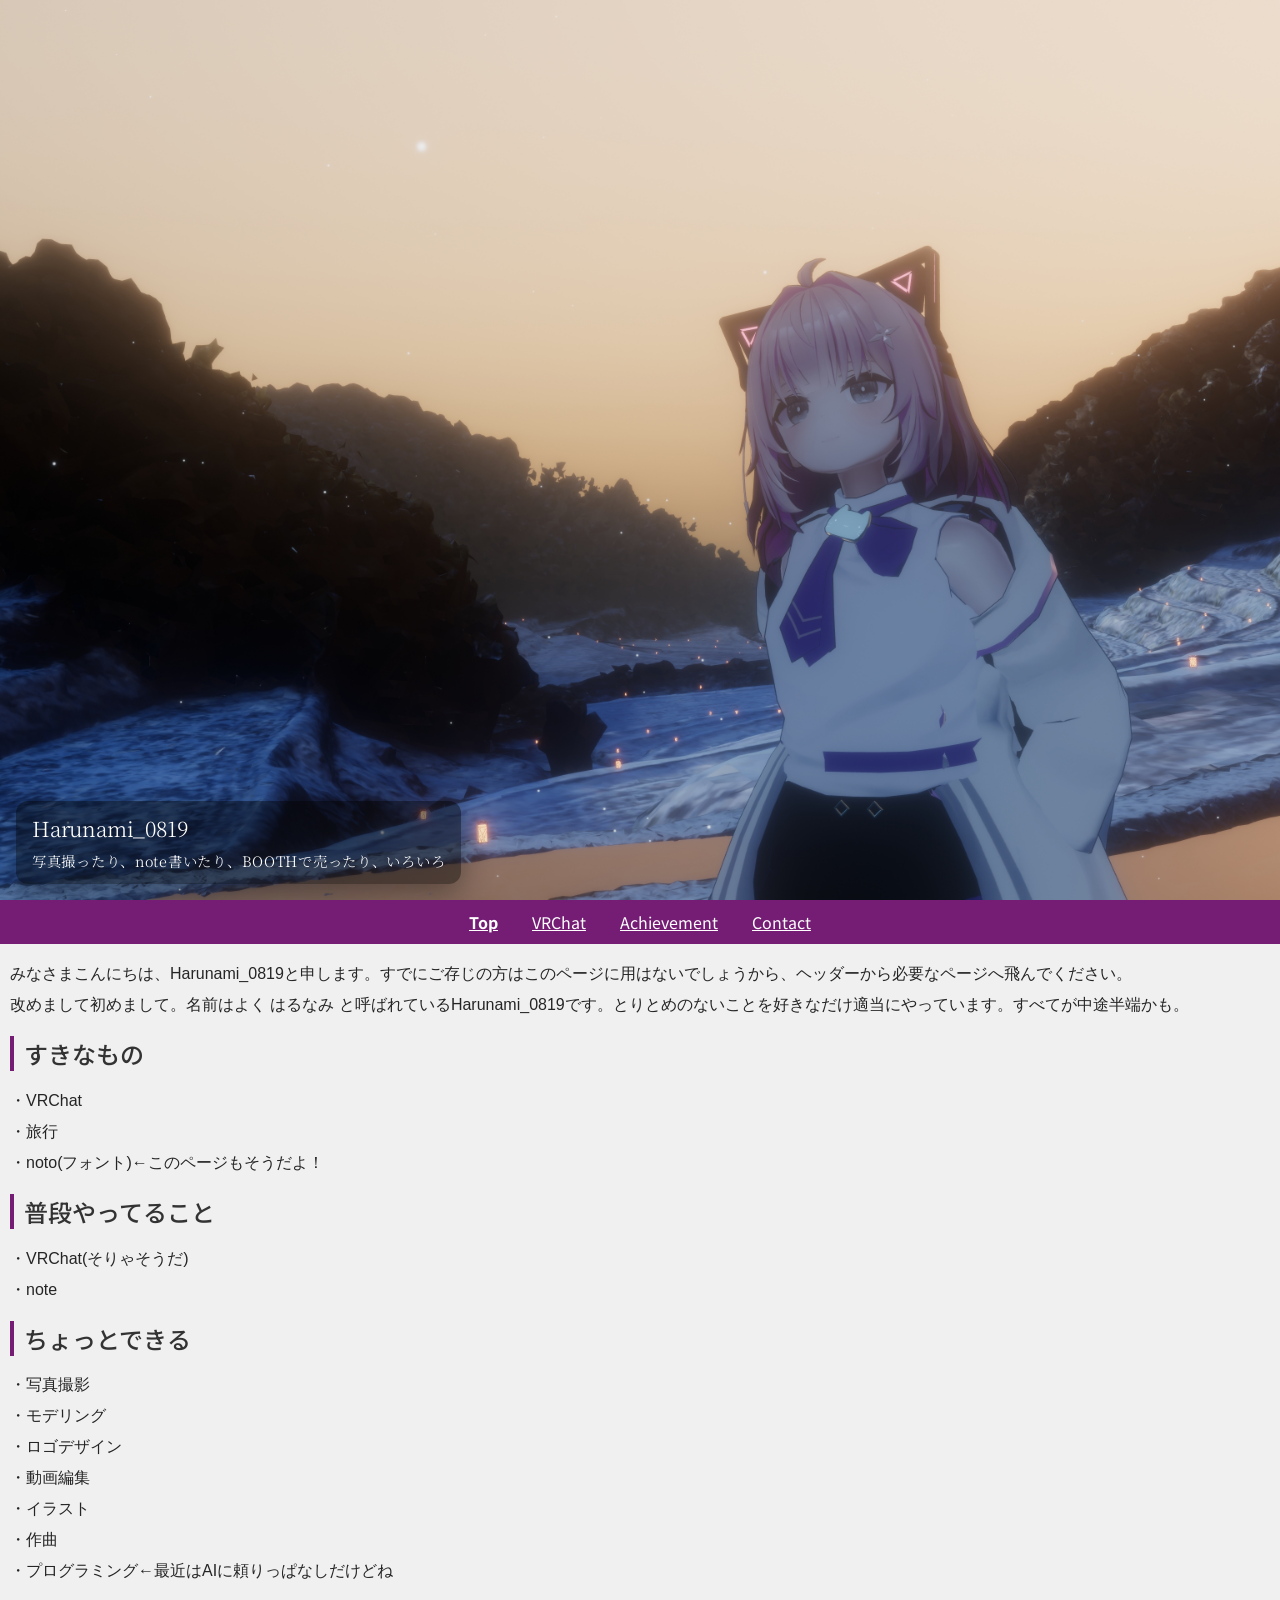
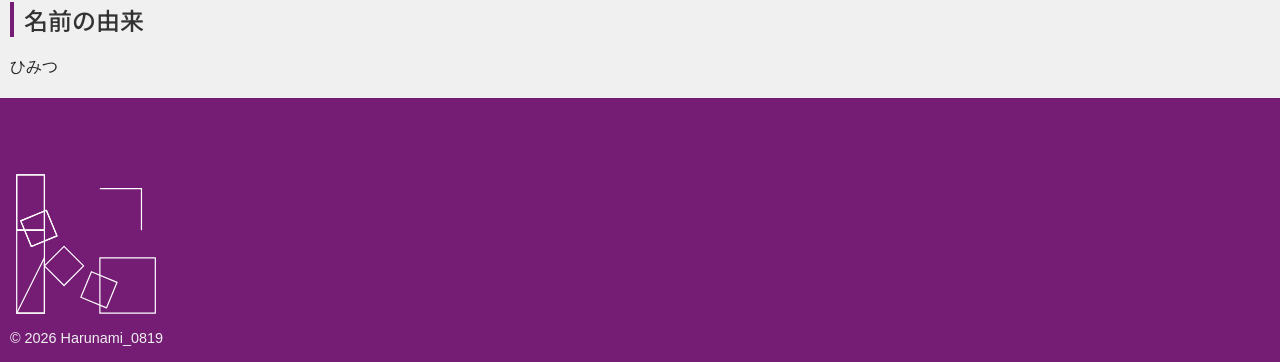
==== index.html @ 8deec0e3 "Update index.html" ====
<!DOCTYPE html>
<html lang="ja">
<head>
  <link rel="icon" type="image/png" sizes="16x16" href="favicon-16.png">
  <link rel="icon" type="image/png" sizes="32x32" href="favicon-32.png">
  <link rel="apple-touch-icon" sizes="180x180" href="apple-touch-icon.png">
  <link rel="icon" type="image/png" sizes="512x512" href="icon-512.png">
  <meta charset="UTF-8">
  <meta name="viewport" content="width=device-width, initial-scale=1.0">
  <title>Harunami_0819 トップ</title>
  <link rel="stylesheet" href="Harunami_style.css">
</head>
<body>
  <section class="hero">
    <img src="VRChat_2026-04-05_20-53-42.996_3840x2160.jpg" alt="Harunami_0819" class="hero-image">
    <div class="hero-text">
      <strong>Harunami_0819</strong>
      写真撮ったり、note書いたり、BOOTHで売ったり、いろいろ
    </div>
  </section>
  <nav>
    <ul>
      <li><a href="index.html" class="active">Top</a></li>
      <li><a href="vrchat.html">VRChat</a></li>
      <li><a href="achievements.html">Achievement</a></li>
      <li><a href="contact.html">Contact</a></li>
    </ul>
  </nav>
  <main>
    <!-- <h1>Harunami_0819</h1> -->
    <!--<center><p>写真撮ったり、note書いたり、BOOTHで売ったり、いろいろ</p></center><hr>
    --><p>みなさまこんにちは、Harunami_0819と申します。すでにご存じの方はこのページに用はないでしょうから、ヘッダーから必要なページへ飛んでください。</p>
    <p>改めまして初めまして。名前はよく はるなみ と呼ばれているHarunami_0819です。とりとめのないことを好きなだけ適当にやっています。すべてが中途半端かも。</p>
    
    <h2>すきなもの</h2>
    <p>・VRChat</p>
    <p>・旅行</p>
    <p>・noto(フォント)←このページもそうだよ！</p>

    <h2>普段やってること</h2>
    <p>・VRChat(そりゃそうだ)</p>
    <p>・note</p>

    <h2>ちょっとできる</h2>
    <p>・写真撮影</p>
    <p>・モデリング</p>
    <p>・ロゴデザイン</p>
    <p>・動画編集</p>
    <p>・イラスト</p>
    <p>・作曲</p>
    <p>・プログラミング←最近はAIに頼りっぱなしだけどね</p>

    <h2>名前の由来</h2>
    <p>ひみつ</p>
  </main>

  <footer>
    <div class="footer-content">
      <a href="copy.html" class="footer-copy-link">
        <img class="footer-copy" src="copy.png" alt="copy">
      </a><br>
      <a href="index.html" class="footer-logo-link">
        <img class="footer-logo" src="white logo.svg" alt="Harunami_0819 Logo">
      </a>
      <p class="copyright">© 2026 Harunami_0819</p>
    </div>
  </footer>

  <script>
    const heroImages = [
      'VRChat_2026-04-05_20-53-42.996_3840x2160.jpg',
      'VRChat_2026-03-21_02-52-17.172_3840x2160.jpg',
      'VRChat_2026-03-08_23-12-04.899_3840x2160.jpg',
      'VRChat_2025-07-26_23-16-27.078_3840x2160.jpg'
    ];
    const heroImg = document.querySelector('.hero-image');
    let heroIndex = 0;

    const fadeDuration = 1000;

    setInterval(() => {
      heroImg.classList.add('fade-out');
      setTimeout(() => {
        heroIndex = (heroIndex + 1) % heroImages.length;
        heroImg.src = heroImages[heroIndex];
        heroImg.classList.remove('fade-out');
      }, fadeDuration);
    }, 5000);
  </script>
</body>
</html>
---- Harunami_style.css ----
@import url('https://fonts.googleapis.com/css2?family=Noto+Sans+JP:wght@300;400;500&family=Noto+Serif+JP:wght@300&display=swap');

body {
  font-family: 'Noto Sans JP', sans-serif;
  background-color: #f0f0f0;
  text-align: left;
  padding: 0;
  margin: 0;
  min-height: 100vh;
  display: flex;
  flex-direction: column;
}

main {
  flex: 1;
  padding: 10px;
}

.hero {
  width: 100%;
  height: 100vh;
  overflow: hidden;
  position: relative;
}

.hero-image {
  width: 100%;
  height: 100%;
  object-fit: cover;
  display: block;
  opacity: 1;
  transition: opacity 1s ease;
}

.hero-image.fade-out {
  opacity: 0;
}

/* Mobile-first styles - larger for mobile */
.hero-text {
  position: absolute;
  left: 24px;
  bottom: 24px;
  color: #ffffff;
  background: rgba(0, 0, 0, 0.45);
  padding: 16px 20px;
  border-radius: 12px;
  max-width: calc(100% - 48px);
  font-family: 'Noto Serif JP', serif;
  font-weight: 300;
  font-size: 1.05rem;
  line-height: 1.5;
  letter-spacing: 0.05em;
  box-shadow: 0 10px 30px rgba(0, 0, 0, 0.35);
}

.hero-text strong {
  display: block;
  font-size: 1.6rem;
  margin-bottom: 8px;
  font-weight: 300;
  letter-spacing: -0.01em;
}

nav li {
  display: inline;
  margin: 0 15px;
}

nav {
  padding: 10px;
}

/* Desktop and up - smaller for larger screens */
@media (min-width: 1024px) {
  .hero-text {
    left: 16px;
    bottom: 16px;
    padding: 12px 16px;
    font-size: 0.9rem;
    max-width: calc(100% - 32px);
  }

  .hero-text strong {
    font-size: 1.3rem;
    margin-bottom: 6px;
  }

  nav li {
    margin: 0 10px;
  }

  nav {
    padding: 8px;
  }
}

.img_normal {
  max-width: min(100%, 800px);
  height: auto;
}

h1 {
  color: #333;
  text-align: center;
  font-family: 'Noto Sans JP', sans-serif;
  font-weight: 500;
}

h2 {
  color: #333;
  font-family: 'Noto Sans JP', sans-serif;
  font-weight: 500;
  border-left: 4px solid #751c75;
  padding-left: 10px;
}

h3 {
  color: #333;
  font-family: 'Noto Sans JP medium', sans-serif;
  font-weight: 500;
  margin: 0;
}

p {
  color: #252525;
  font-family: 'Noto Sans JP medium', sans-serif;
  margin: 10px 0;
}

nav {
  position: sticky;
  top: 0;
  /*width: 100%;*/
  z-index: 1000;
  margin: 0;
  padding: 0;
  list-style: none;
  background-color: #751c75;
  padding: 10px;
  text-align: center;
  margin-bottom: 0;
}

nav ul {
  list-style: none;
  margin: 0;
  padding: 0;
}

nav li {
  display: inline;
  margin: 0 15px;
}

nav a {
  color: #ffffff;
  text-decoration: underline;
}

nav a:hover {
  text-decoration: underline;
}

nav .active {
  font-weight: bold;
}

footer {
  background-color: #751c75;
  color: #ffffff;
  text-align: left;
  padding: 16px 10px;
  margin: 0;
}

footer .footer-content {
  max-width: 960px;
  margin: 0;
}

footer a {
  color: #ffffff;
  text-decoration: none;
  font-weight: 300;
  display: inline-block;
}

footer a:hover {
  color: #e0e0e0;
  text-decoration: none;
}

footer .footer-logo {
  height: 150px;
  width: auto;
  display: block;
}

footer .footer-copy {
  height: 50px;
  width: auto;
  display: block;
}

footer .copyright {
  font-family: 'Noto Sans JP light', sans-serif;
  margin: 6px 0 0;
  color: #f0f0f0;
  font-size: 0.9rem;
}

hr {
  margin: 30px 0;
  border: none;
  border-top: 2px solid #751c75;
}

.favorite-list {
  margin: 0 0 20px 1.2rem;
  padding: 0;
}

.favorite-list li {
  margin: 6px 0;
}

.favorite-list li::marker {
  font-size: 0.5em;
}

/* =========================
   グリッドレイアウト
========================= */

.container {
  display: grid;
  gap: 20px;

  grid-template-columns:
    repeat(auto-fit, minmax(300px, 1fr));

  max-width: 6000px;
  /*margin: 10px auto 10px 0;中央ぞろえ用*/
  margin: 10px auto;
  padding: 10px;
}

.container--Avatar {
  display: grid;
  gap: 20px;
  grid-template-columns:
    repeat(auto-fit, minmax(200px, 300px));

  margin: 10px auto;
  justify-content: center;
}
/* カード */

.box {
  margin-right: 0px;
  background: #2b2929;
}

.grid_item {
  box-shadow: 5px 5px 5px rgba(117, 28, 117, 0.25);
  min-width: 0;
}

.grid_item--Avatar {
  max-width: 300px;
}

/* =========================
   カード全体リンク
========================= */

.card-link {
  display: block;

  text-decoration: none;
  color: inherit;

  transition: 0.3s;
}

.card-link:visited {
  color: inherit;
}

.card-link:hover {
  text-decoration: none;
  color: inherit;

  transform: translateY(-5px);
}

.card-link:active {
  color: inherit;
}

.card-link:focus {
  color: inherit;
  text-decoration: none;
}

/* hover影 */

.card-link:hover .grid_item {
  box-shadow: 15px 15px 10px rgba(0, 0, 0, 0.15);
}

/* =========================
   画像
========================= */

.img {
  width: auto;
  height: 200px;
  overflow: hidden;
}

.img img {
  width: 100%;
  height: 100%;
  object-fit: cover;
}

.img--Avatar {
  aspect-ratio: 1 / 1;
  height: auto;
  max-width: 300px;
}

/* =========================
   テキスト
========================= */

.text {
  min-width: 0;
  padding: 10px;
}

.text--Avatar {
  max-width: 300px;
}


  padding: 10px;
}

.text--Avatar {
  max-width: 300px;
}
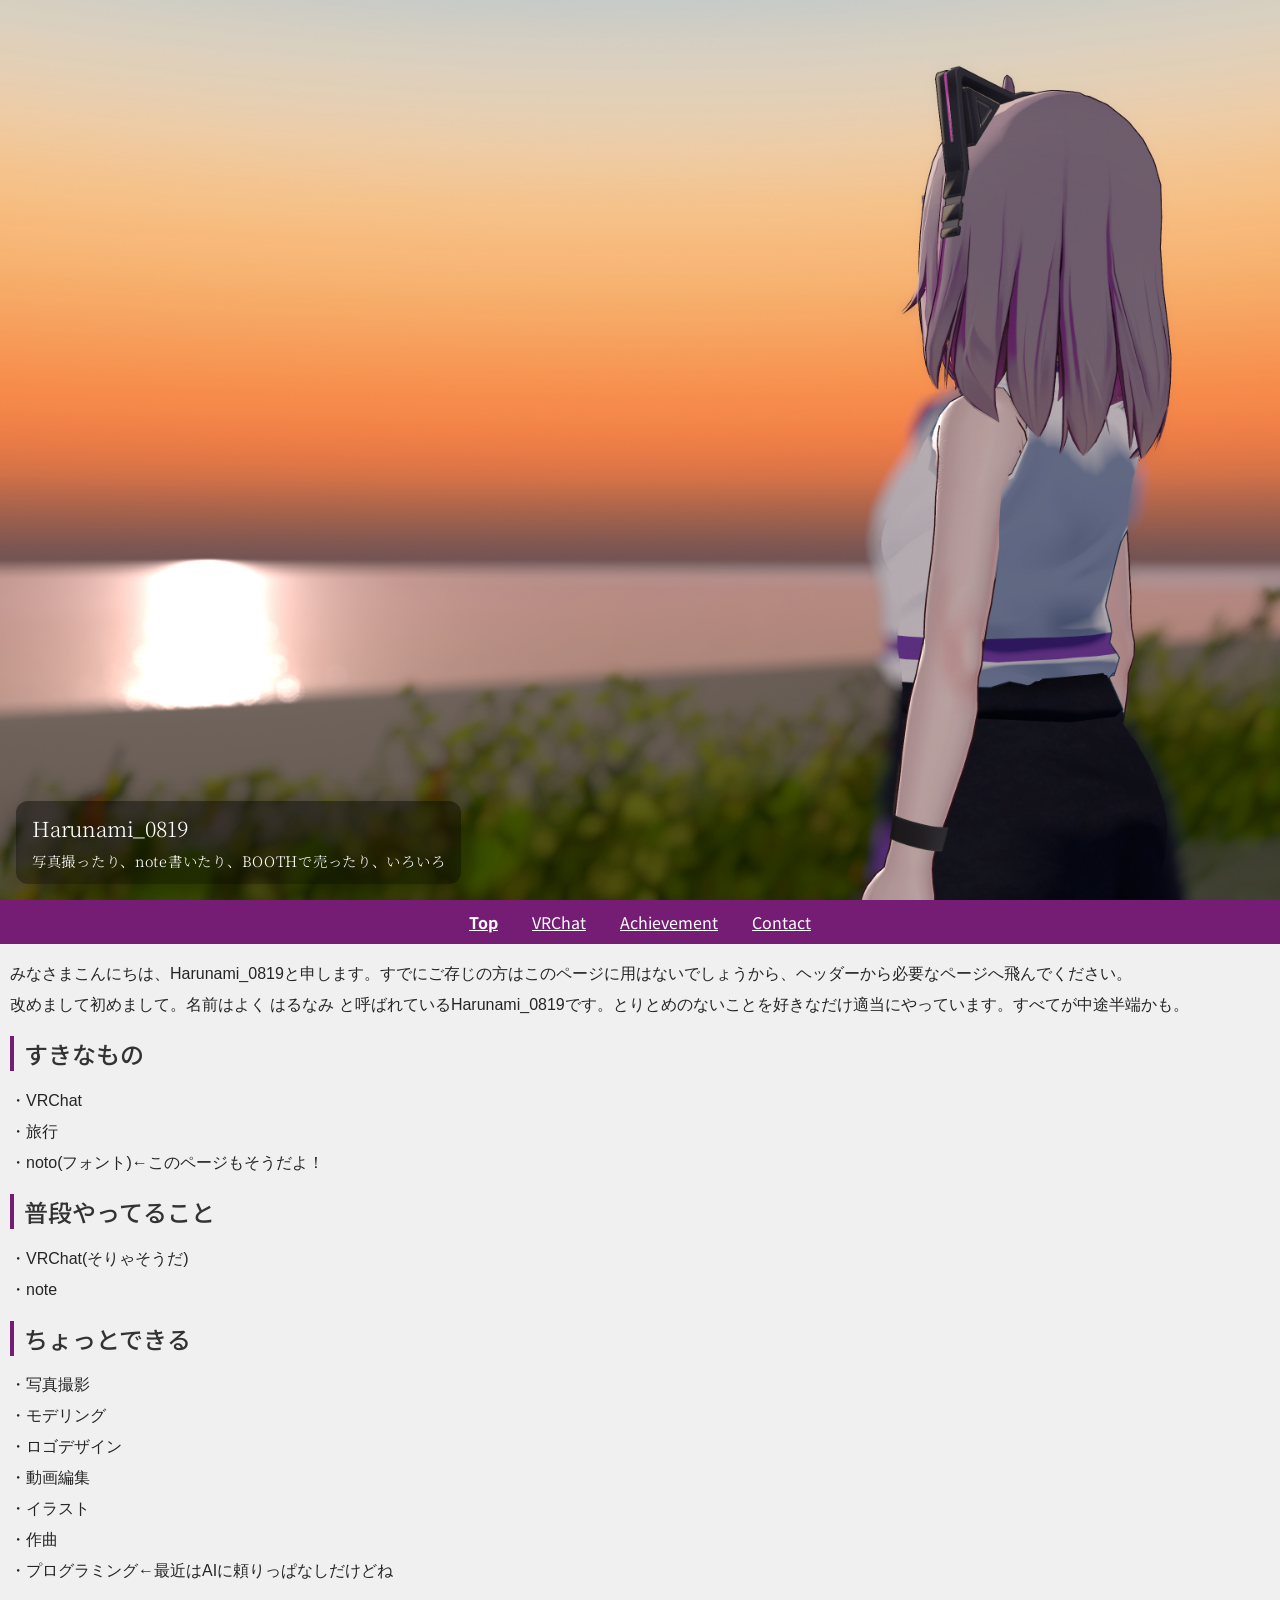
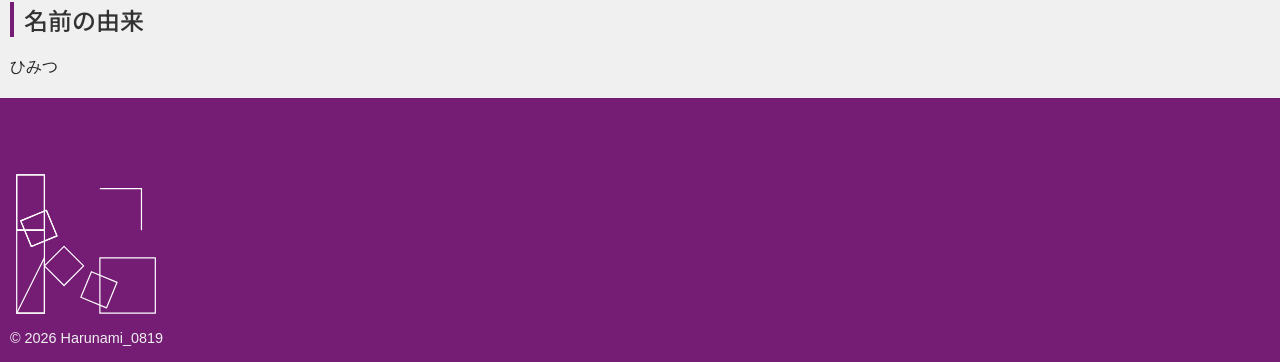
==== commit 9840651e: "Add files via upload" ====
--- a/index.html
+++ b/index.html
@@ -88,4 +88,4 @@
     }, 5000);
   </script>
 </body>
-</html>
+</html>
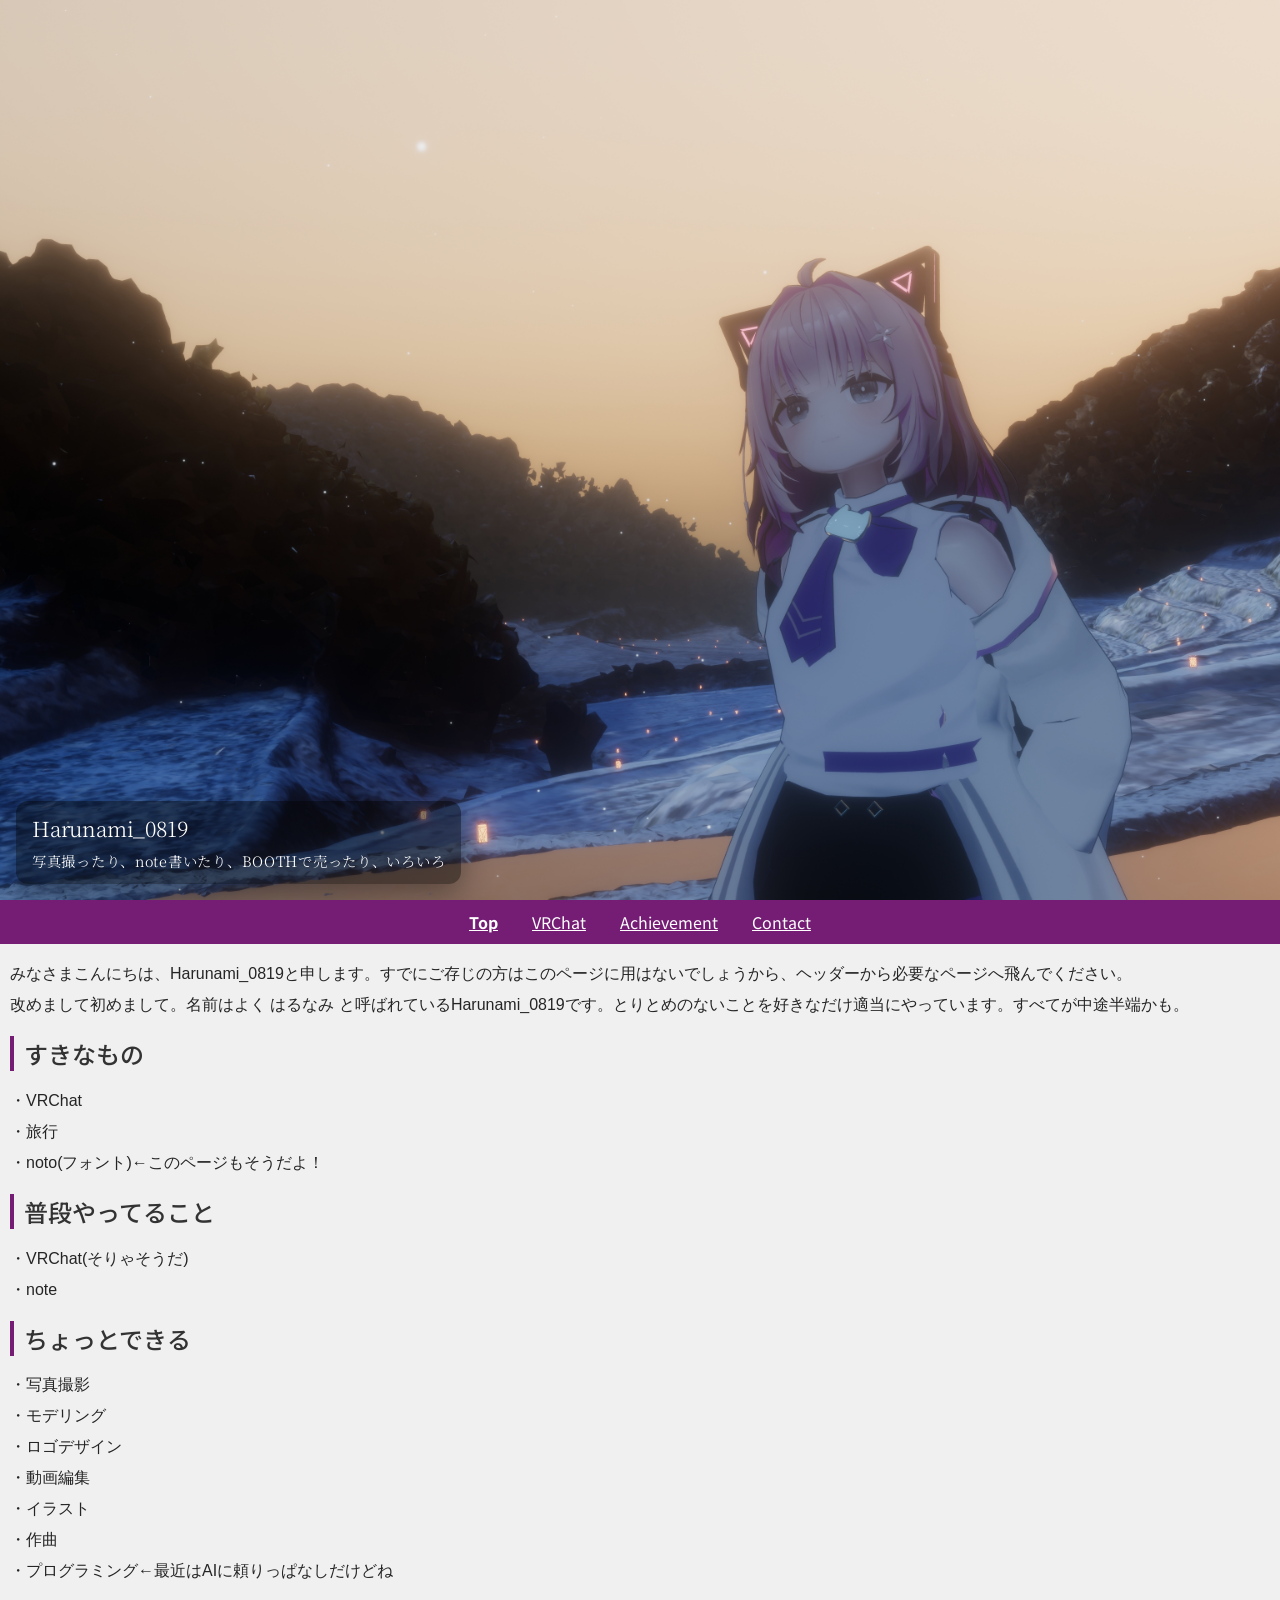
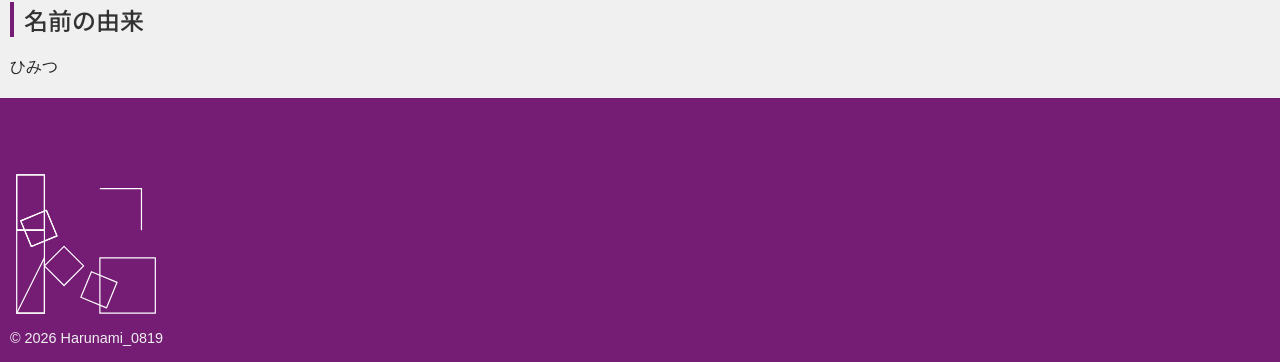
==== commit 9b56d37b: "Add files via upload" ====
--- a/index.html
+++ b/index.html
@@ -12,7 +12,7 @@
 </head>
 <body>
   <section class="hero">
-    <img src="VRChat_2026-04-05_20-53-42.996_3840x2160.jpg" alt="Harunami_0819" class="hero-image">
+    <img src="VRChat_2026-02-17_23-51-20.930_3840x2160.jpg" alt="Harunami_0819" class="hero-image">
     <div class="hero-text">
       <strong>Harunami_0819</strong>
       写真撮ったり、note書いたり、BOOTHで売ったり、いろいろ
@@ -68,7 +68,7 @@
 
   <script>
     const heroImages = [
-      'VRChat_2026-04-05_20-53-42.996_3840x2160.jpg',
+      'VRChat_2026-02-17_23-51-20.930_3840x2160.jpg',
       'VRChat_2026-03-21_02-52-17.172_3840x2160.jpg',
       'VRChat_2026-03-08_23-12-04.899_3840x2160.jpg',
       'VRChat_2025-07-26_23-16-27.078_3840x2160.jpg'
--- a/Harunami_style.css
+++ b/Harunami_style.css
@@ -1,355 +1,365 @@
-@import url('https://fonts.googleapis.com/css2?family=Noto+Sans+JP:wght@300;400;500&family=Noto+Serif+JP:wght@300&display=swap');
-
-body {
-  font-family: 'Noto Sans JP', sans-serif;
-  background-color: #f0f0f0;
-  text-align: left;
-  padding: 0;
-  margin: 0;
-  min-height: 100vh;
-  display: flex;
-  flex-direction: column;
-}
-
-main {
-  flex: 1;
-  padding: 10px;
-}
-
-.hero {
-  width: 100%;
-  height: 100vh;
-  overflow: hidden;
-  position: relative;
-}
-
-.hero-image {
-  width: 100%;
-  height: 100%;
-  object-fit: cover;
-  display: block;
-  opacity: 1;
-  transition: opacity 1s ease;
-}
-
-.hero-image.fade-out {
-  opacity: 0;
-}
-
-/* Mobile-first styles - larger for mobile */
-.hero-text {
-  position: absolute;
-  left: 24px;
-  bottom: 24px;
-  color: #ffffff;
-  background: rgba(0, 0, 0, 0.45);
-  padding: 16px 20px;
-  border-radius: 12px;
-  max-width: calc(100% - 48px);
-  font-family: 'Noto Serif JP', serif;
-  font-weight: 300;
-  font-size: 1.05rem;
-  line-height: 1.5;
-  letter-spacing: 0.05em;
-  box-shadow: 0 10px 30px rgba(0, 0, 0, 0.35);
-}
-
-.hero-text strong {
-  display: block;
-  font-size: 1.6rem;
-  margin-bottom: 8px;
-  font-weight: 300;
-  letter-spacing: -0.01em;
-}
-
-nav li {
-  display: inline;
-  margin: 0 15px;
-}
-
-nav {
-  padding: 10px;
-}
-
-/* Desktop and up - smaller for larger screens */
-@media (min-width: 1024px) {
-  .hero-text {
-    left: 16px;
-    bottom: 16px;
-    padding: 12px 16px;
-    font-size: 0.9rem;
-    max-width: calc(100% - 32px);
-  }
-
-  .hero-text strong {
-    font-size: 1.3rem;
-    margin-bottom: 6px;
-  }
-
-  nav li {
-    margin: 0 10px;
-  }
-
-  nav {
-    padding: 8px;
-  }
-}
-
-.img_normal {
-  max-width: min(100%, 800px);
-  height: auto;
-}
-
-h1 {
-  color: #333;
-  text-align: center;
-  font-family: 'Noto Sans JP', sans-serif;
-  font-weight: 500;
-}
-
-h2 {
-  color: #333;
-  font-family: 'Noto Sans JP', sans-serif;
-  font-weight: 500;
-  border-left: 4px solid #751c75;
-  padding-left: 10px;
-}
-
-h3 {
-  color: #333;
-  font-family: 'Noto Sans JP medium', sans-serif;
-  font-weight: 500;
-  margin: 0;
-}
-
-p {
-  color: #252525;
-  font-family: 'Noto Sans JP medium', sans-serif;
-  margin: 10px 0;
-}
-
-nav {
-  position: sticky;
-  top: 0;
-  /*width: 100%;*/
-  z-index: 1000;
-  margin: 0;
-  padding: 0;
-  list-style: none;
-  background-color: #751c75;
-  padding: 10px;
-  text-align: center;
-  margin-bottom: 0;
-}
-
-nav ul {
-  list-style: none;
-  margin: 0;
-  padding: 0;
-}
-
-nav li {
-  display: inline;
-  margin: 0 15px;
-}
-
-nav a {
-  color: #ffffff;
-  text-decoration: underline;
-}
-
-nav a:hover {
-  text-decoration: underline;
-}
-
-nav .active {
-  font-weight: bold;
-}
-
-footer {
-  background-color: #751c75;
-  color: #ffffff;
-  text-align: left;
-  padding: 16px 10px;
-  margin: 0;
-}
-
-footer .footer-content {
-  max-width: 960px;
-  margin: 0;
-}
-
-footer a {
-  color: #ffffff;
-  text-decoration: none;
-  font-weight: 300;
-  display: inline-block;
-}
-
-footer a:hover {
-  color: #e0e0e0;
-  text-decoration: none;
-}
-
-footer .footer-logo {
-  height: 150px;
-  width: auto;
-  display: block;
-}
-
-footer .footer-copy {
-  height: 50px;
-  width: auto;
-  display: block;
-}
-
-footer .copyright {
-  font-family: 'Noto Sans JP light', sans-serif;
-  margin: 6px 0 0;
-  color: #f0f0f0;
-  font-size: 0.9rem;
-}
-
-hr {
-  margin: 30px 0;
-  border: none;
-  border-top: 2px solid #751c75;
-}
-
-.favorite-list {
-  margin: 0 0 20px 1.2rem;
-  padding: 0;
-}
-
-.favorite-list li {
-  margin: 6px 0;
-}
-
-.favorite-list li::marker {
-  font-size: 0.5em;
-}
-
-/* =========================
-   グリッドレイアウト
-========================= */
-
-.container {
-  display: grid;
-  gap: 20px;
-
-  grid-template-columns:
-    repeat(auto-fit, minmax(300px, 1fr));
-
-  max-width: 6000px;
-  /*margin: 10px auto 10px 0;中央ぞろえ用*/
-  margin: 10px auto;
-  padding: 10px;
-}
-
-.container--Avatar {
-  display: grid;
-  gap: 20px;
-  grid-template-columns:
-    repeat(auto-fit, minmax(200px, 300px));
-
-  margin: 10px auto;
-  justify-content: center;
-}
-/* カード */
-
-.box {
-  margin-right: 0px;
-  background: #2b2929;
-}
-
-.grid_item {
-  box-shadow: 5px 5px 5px rgba(117, 28, 117, 0.25);
-  min-width: 0;
-}
-
-.grid_item--Avatar {
-  max-width: 300px;
-}
-
-/* =========================
-   カード全体リンク
-========================= */
-
-.card-link {
-  display: block;
-
-  text-decoration: none;
-  color: inherit;
-
-  transition: 0.3s;
-}
-
-.card-link:visited {
-  color: inherit;
-}
-
-.card-link:hover {
-  text-decoration: none;
-  color: inherit;
-
-  transform: translateY(-5px);
-}
-
-.card-link:active {
-  color: inherit;
-}
-
-.card-link:focus {
-  color: inherit;
-  text-decoration: none;
-}
-
-/* hover影 */
-
-.card-link:hover .grid_item {
-  box-shadow: 15px 15px 10px rgba(0, 0, 0, 0.15);
-}
-
-/* =========================
-   画像
-========================= */
-
-.img {
-  width: auto;
-  height: 200px;
-  overflow: hidden;
-}
-
-.img img {
-  width: 100%;
-  height: 100%;
-  object-fit: cover;
-}
-
-.img--Avatar {
-  aspect-ratio: 1 / 1;
-  height: auto;
-  max-width: 300px;
-}
-
-/* =========================
-   テキスト
-========================= */
-
-.text {
-  min-width: 0;
-  padding: 10px;
-}
-
-.text--Avatar {
-  max-width: 300px;
-}
-
-
-  padding: 10px;
-}
-
-.text--Avatar {
-  max-width: 300px;
-}
-
+@import url('https://fonts.googleapis.com/css2?family=Noto+Sans+JP:wght@300;400;500&family=Noto+Serif+JP:wght@300&display=swap');
+
+body {
+  font-family: 'Noto Sans JP', sans-serif;
+  background-color: #f0f0f0;
+  text-align: left;
+  padding: 0;
+  margin: 0;
+  min-height: 100vh;
+  display: flex;
+  flex-direction: column;
+}
+
+main {
+  flex: 1;
+  padding: 10px;
+}
+
+.hero {
+  width: 100%;
+  height: 100vh;
+  overflow: hidden;
+  position: relative;
+}
+
+.hero-image {
+  width: 100%;
+  height: 100%;
+  object-fit: cover;
+  display: block;
+  opacity: 1;
+  transition: opacity 1s ease;
+}
+
+.hero-image.fade-out {
+  opacity: 0;
+}
+
+/* Mobile-first styles - larger for mobile */
+.hero-text {
+  position: absolute;
+  left: 24px;
+  bottom: 24px;
+  color: #ffffff;
+  background: rgba(0, 0, 0, 0.45);
+  padding: 16px 20px;
+  border-radius: 12px;
+  max-width: calc(100% - 90px);
+  font-family: 'Noto Serif JP', serif;
+  font-weight: 300;
+  font-size: 1.05rem;
+  line-height: 1.5;
+  letter-spacing: 0.05em;
+  box-shadow: 0 10px 30px rgba(0, 0, 0, 0.35);
+}
+
+.hero-text strong {
+  display: block;
+  font-size: 1.6rem;
+  margin-bottom: 8px;
+  font-weight: 300;
+  letter-spacing: -0.01em;
+}
+
+.hero.hero-404 .hero-text {
+  top: 50%;
+  left: 24px;
+  right: 24px;
+  bottom: auto;
+  transform: translateY(-50%);
+  width: auto;
+  max-width: 640px;
+  padding: 20px 24px;
+  color: #000000;
+  background: rgba(255, 255, 255, 0.45);
+  box-shadow: 0 10px 30px rgba(255, 255, 255, 0.35);
+}
+
+.hero.hero-404 .hero-text strong {
+  font-size: 1.8rem;
+}
+
+nav li {
+  display: inline;
+  margin: 0 15px;
+}
+
+nav {
+  padding: 10px;
+}
+
+/* Desktop and up - smaller for larger screens */
+@media (min-width: 1024px) {
+  .hero-text {
+    left: 16px;
+    bottom: 16px;
+    padding: 12px 16px;
+    font-size: 0.9rem;
+    max-width: calc(100% - 32px);
+  }
+
+  .hero-text strong {
+    font-size: 1.3rem;
+    margin-bottom: 6px;
+  }
+
+  nav li {
+    margin: 0 10px;
+  }
+
+  nav {
+    padding: 8px;
+  }
+}
+
+.img_normal {
+  max-width: min(100%, 800px);
+  height: auto;
+}
+
+h1 {
+  color: #333;
+  text-align: center;
+  font-family: 'Noto Sans JP', sans-serif;
+  font-weight: 500;
+}
+
+h2 {
+  color: #333;
+  font-family: 'Noto Sans JP', sans-serif;
+  font-weight: 500;
+  border-left: 4px solid #751c75;
+  padding-left: 10px;
+}
+
+h3 {
+  color: #333;
+  font-family: 'Noto Sans JP medium', sans-serif;
+  font-weight: 500;
+  margin: 0;
+}
+
+p {
+  color: #252525;
+  font-family: 'Noto Sans JP medium', sans-serif;
+  margin: 10px 0;
+}
+
+nav {
+  position: sticky;
+  top: 0;
+  /*width: 100%;*/
+  z-index: 1000;
+  margin: 0;
+  padding: 0;
+  list-style: none;
+  background-color: #751c75;
+  padding: 10px;
+  text-align: center;
+  margin-bottom: 0;
+}
+
+nav ul {
+  list-style: none;
+  margin: 0;
+  padding: 0;
+}
+
+nav li {
+  display: inline;
+  margin: 0 15px;
+}
+
+nav a {
+  color: #ffffff;
+  text-decoration: underline;
+}
+
+nav a:hover {
+  text-decoration: underline;
+}
+
+nav .active {
+  font-weight: bold;
+}
+
+footer {
+  background-color: #751c75;
+  color: #ffffff;
+  text-align: left;
+  padding: 16px 10px;
+  margin: 0;
+}
+
+footer .footer-content {
+  max-width: 960px;
+  margin: 0;
+}
+
+footer a {
+  color: #ffffff;
+  text-decoration: none;
+  font-weight: 300;
+  display: inline-block;
+}
+
+footer a:hover {
+  color: #e0e0e0;
+  text-decoration: none;
+}
+
+footer .footer-logo {
+  height: 150px;
+  width: auto;
+  display: block;
+}
+
+footer .footer-copy {
+  height: 50px;
+  width: auto;
+  display: block;
+}
+
+footer .copyright {
+  font-family: 'Noto Sans JP light', sans-serif;
+  margin: 6px 0 0;
+  color: #f0f0f0;
+  font-size: 0.9rem;
+}
+
+hr {
+  margin: 30px 0;
+  border: none;
+  border-top: 2px solid #751c75;
+}
+
+.favorite-list {
+  margin: 0 0 20px 1.2rem;
+  padding: 0;
+}
+
+.favorite-list li {
+  margin: 6px 0;
+}
+
+.favorite-list li::marker {
+  font-size: 0.5em;
+}
+
+/* =========================
+   グリッドレイアウト
+========================= */
+
+.container {
+  display: grid;
+  gap: 20px;
+
+  grid-template-columns:
+    repeat(auto-fit, minmax(300px, 1fr));
+
+  max-width: 6000px;
+  /*margin: 10px auto 10px 0;中央ぞろえ用*/
+  margin: 10px auto;
+  padding: 10px;
+}
+
+.container--Avatar {
+  display: grid;
+  gap: 20px;
+  grid-template-columns:
+    repeat(auto-fit, minmax(200px, 300px));
+
+  margin: 10px auto;
+  justify-content: center;
+}
+/* カード */
+
+.box {
+  margin-right: 0px;
+  background: #2b2929;
+}
+
+.grid_item {
+  box-shadow: 5px 5px 5px rgba(117, 28, 117, 0.25);
+  min-width: 0;
+}
+
+.grid_item--Avatar {
+  max-width: 300px;
+}
+
+/* =========================
+   カード全体リンク
+========================= */
+
+.card-link {
+  display: block;
+
+  text-decoration: none;
+  color: inherit;
+
+  transition: 0.3s;
+}
+
+.card-link:visited {
+  color: inherit;
+}
+
+.card-link:hover {
+  text-decoration: none;
+  color: inherit;
+
+  transform: translateY(-5px);
+}
+
+.card-link:active {
+  color: inherit;
+}
+
+.card-link:focus {
+  color: inherit;
+  text-decoration: none;
+}
+
+/* hover影 */
+
+.card-link:hover .grid_item {
+  box-shadow: 15px 15px 10px rgba(0, 0, 0, 0.15);
+}
+
+/* =========================
+   画像
+========================= */
+
+.img {
+  width: auto;
+  height: 200px;
+  overflow: hidden;
+}
+
+.img img {
+  width: 100%;
+  height: 100%;
+  object-fit: cover;
+}
+
+.img--Avatar {
+  aspect-ratio: 1 / 1;
+  height: auto;
+  max-width: 300px;
+}
+
+/* =========================
+   テキスト
+========================= */
+
+.text {
+  min-width: 0;
+  padding: 10px;
+}
+
+.text--Avatar {
+  max-width: 300px;
+}
+
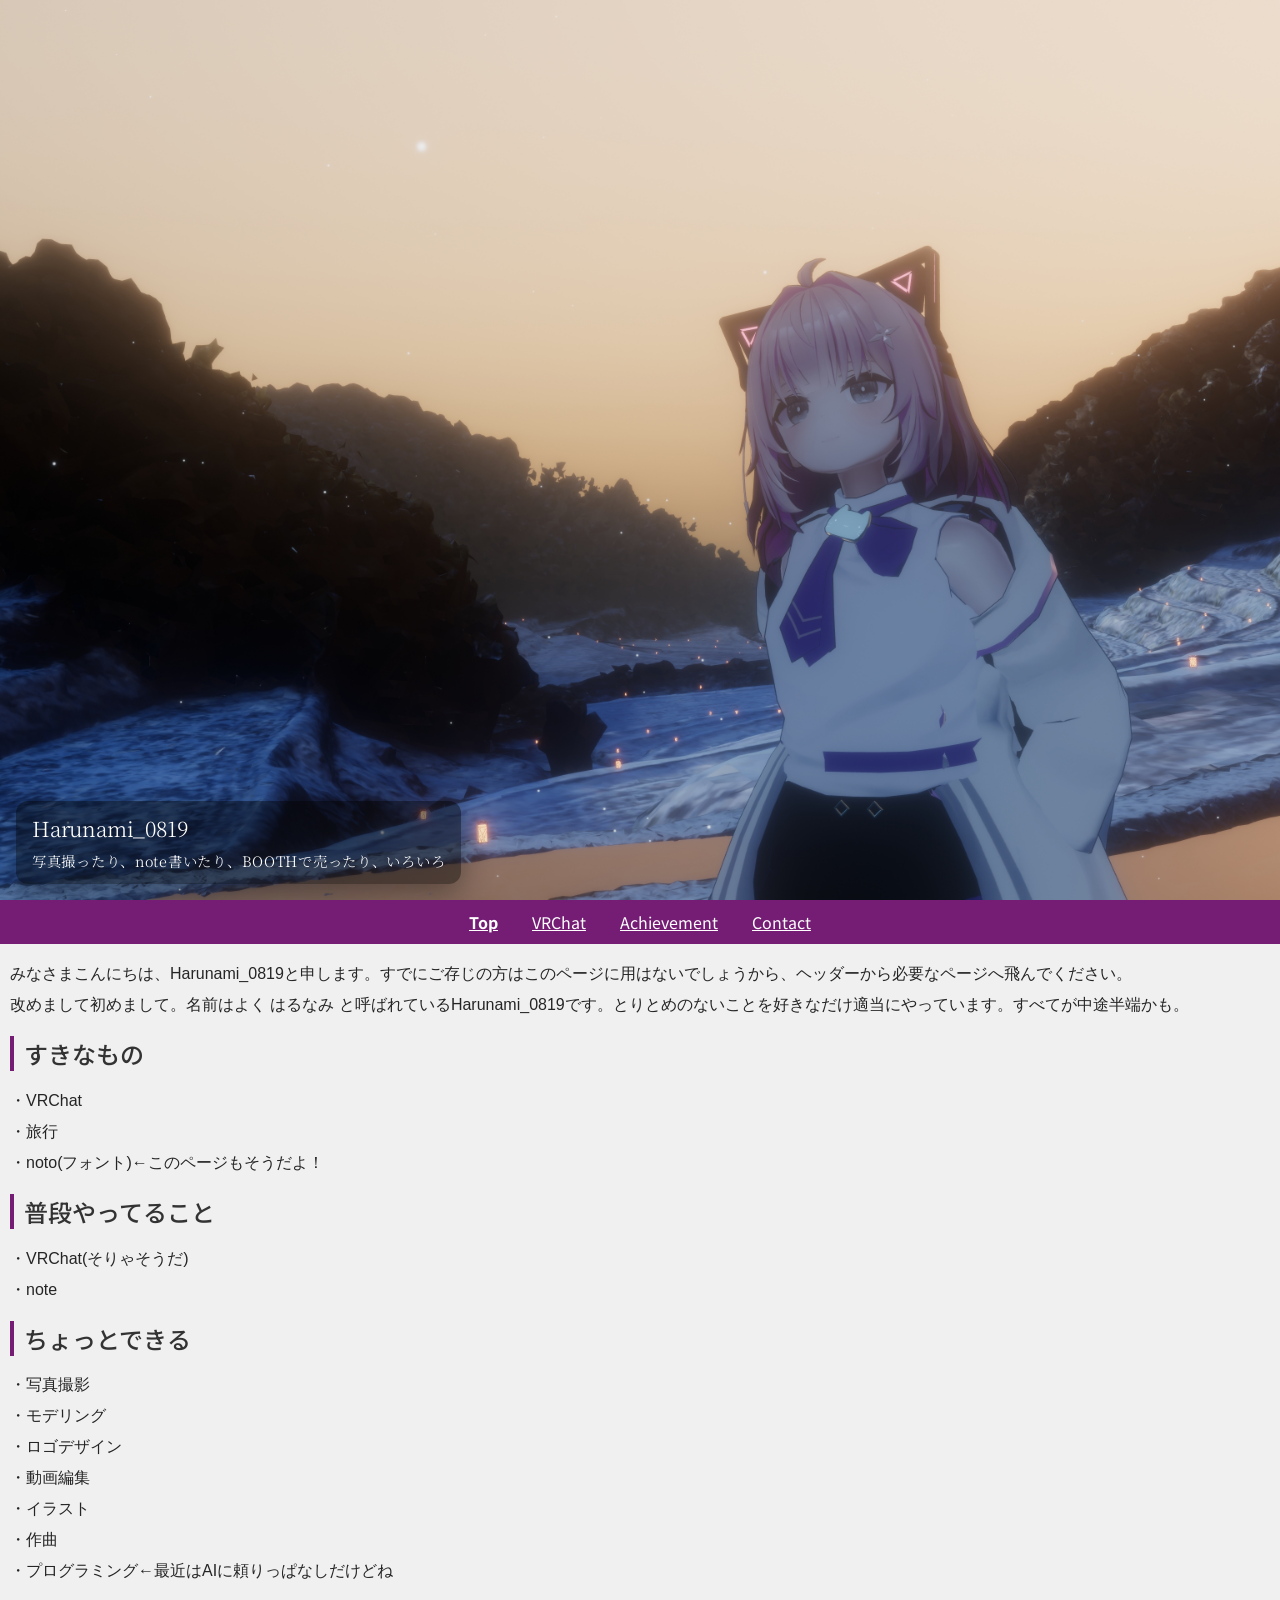
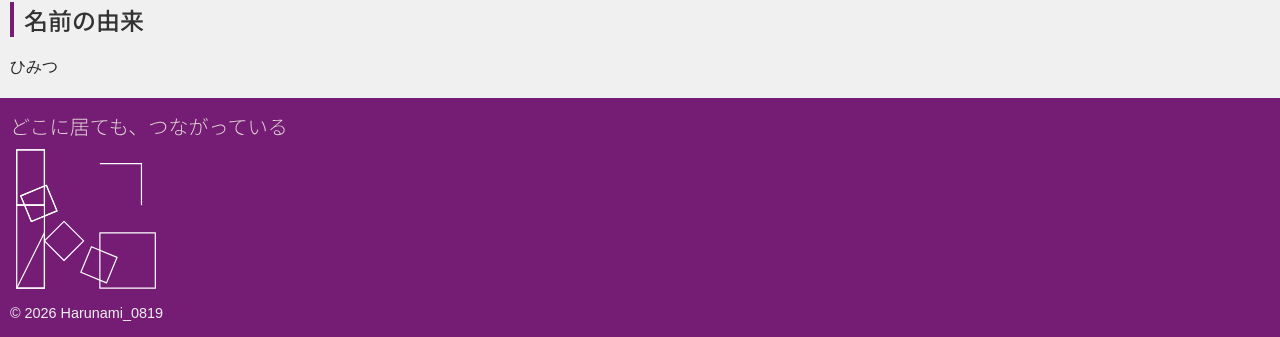
==== commit b50e1c1b: "Add files via upload" ====
--- a/index.html
+++ b/index.html
@@ -57,7 +57,7 @@
   <footer>
     <div class="footer-content">
       <a href="copy.html" class="footer-copy-link">
-        <img class="footer-copy" src="copy.png" alt="copy">
+        <img class="footer-copy" src="copy.svg" alt="copy">
       </a><br>
       <a href="index.html" class="footer-logo-link">
         <img class="footer-logo" src="white logo.svg" alt="Harunami_0819 Logo">
--- a/Harunami_style.css
+++ b/Harunami_style.css
@@ -216,7 +216,7 @@
 }
 
 footer .footer-copy {
-  height: 50px;
+  height: 25px;
   width: auto;
   display: block;
 }
@@ -363,3 +363,8 @@
   max-width: 300px;
 }
 
+.copypage {
+  height: 50px;
+  max-width: 100%;
+  object-fit: contain;
+}
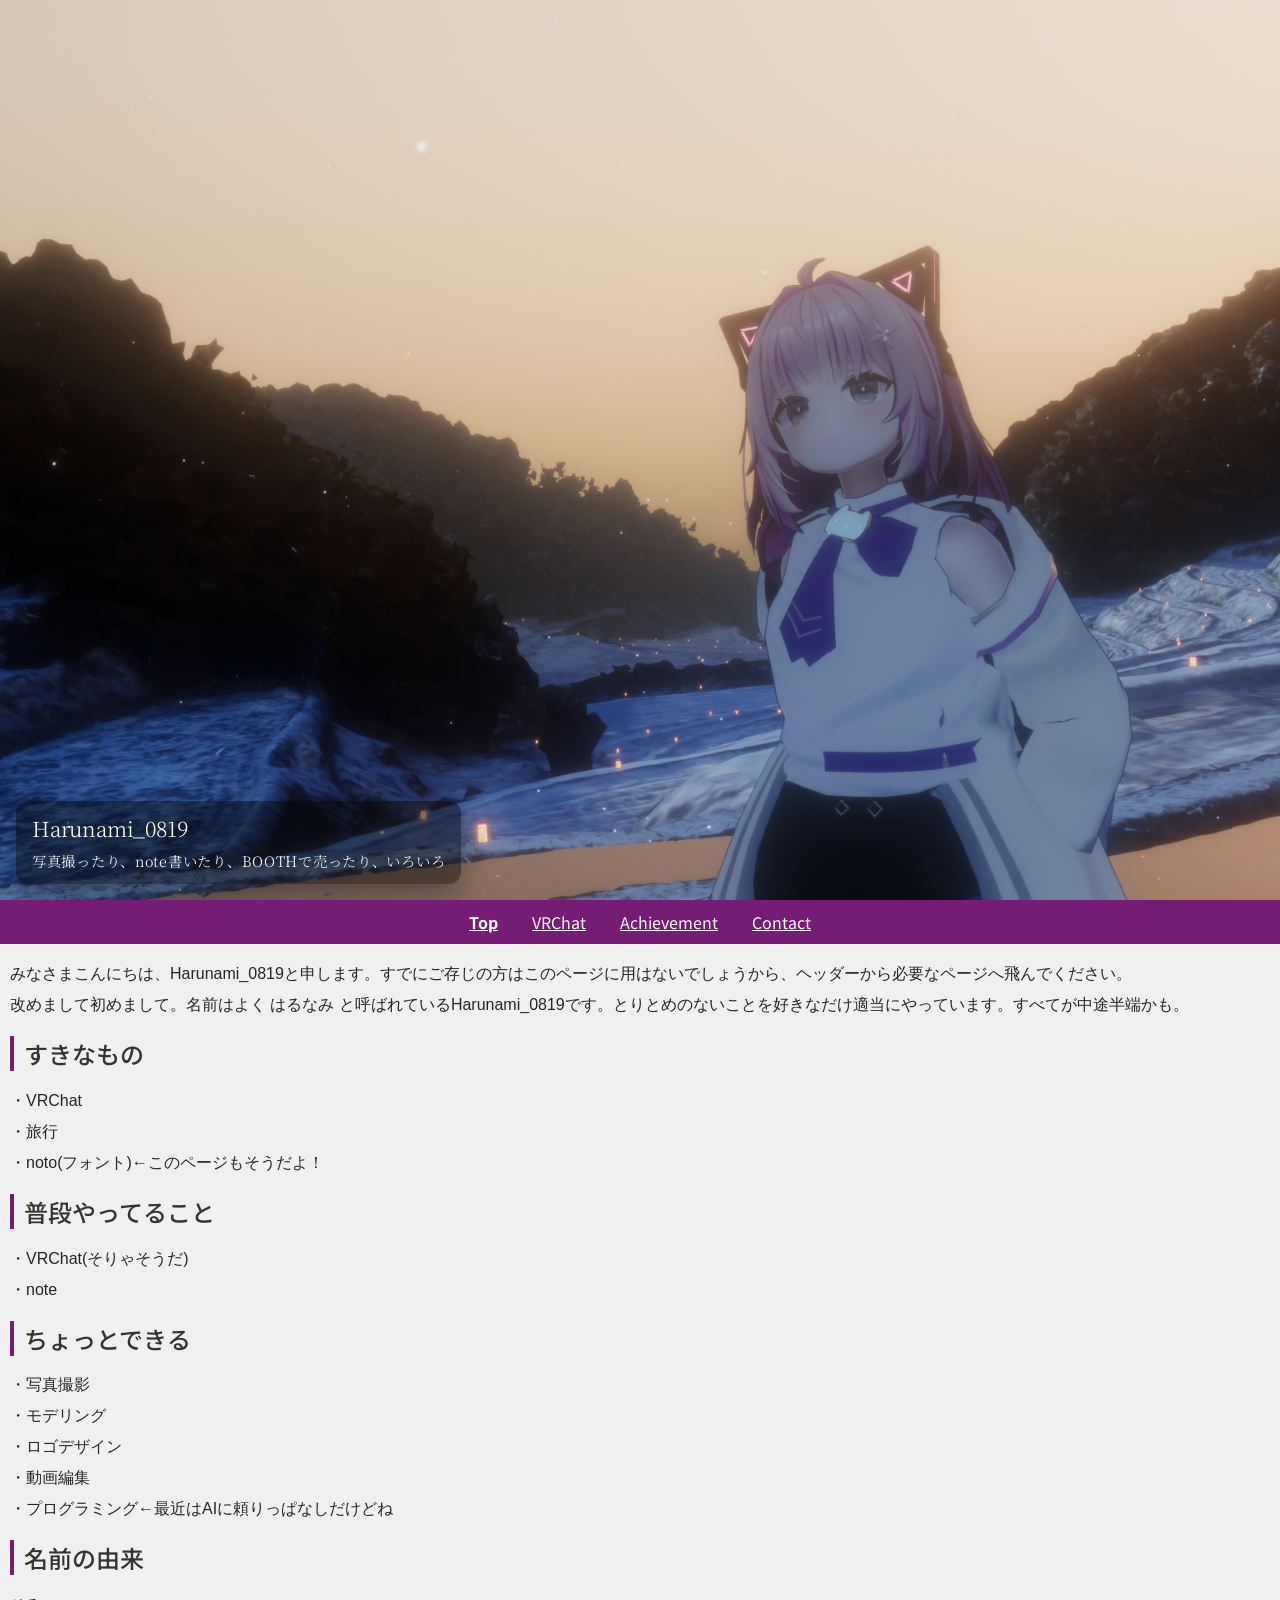
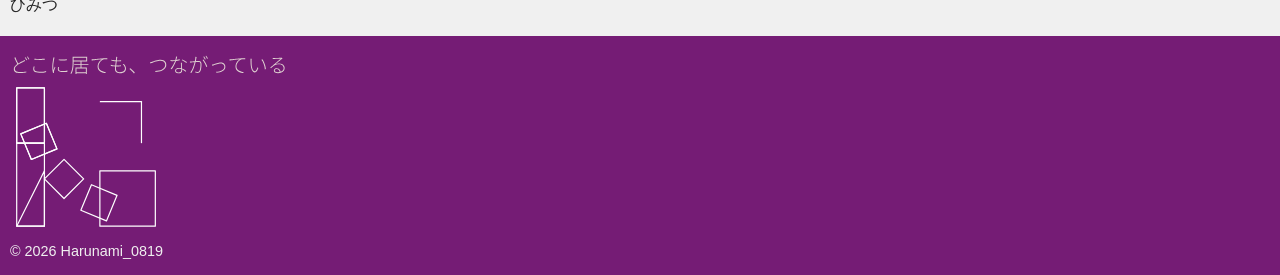
==== commit 105e6aba: "Fix HTML formatting and remove duplicate content" ====
--- a/index.html
+++ b/index.html
@@ -46,8 +46,6 @@
     <p>・モデリング</p>
     <p>・ロゴデザイン</p>
     <p>・動画編集</p>
-    <p>・イラスト</p>
-    <p>・作曲</p>
     <p>・プログラミング←最近はAIに頼りっぱなしだけどね</p>
 
     <h2>名前の由来</h2>
@@ -88,4 +86,4 @@
     }, 5000);
   </script>
 </body>
-</html>+</html>
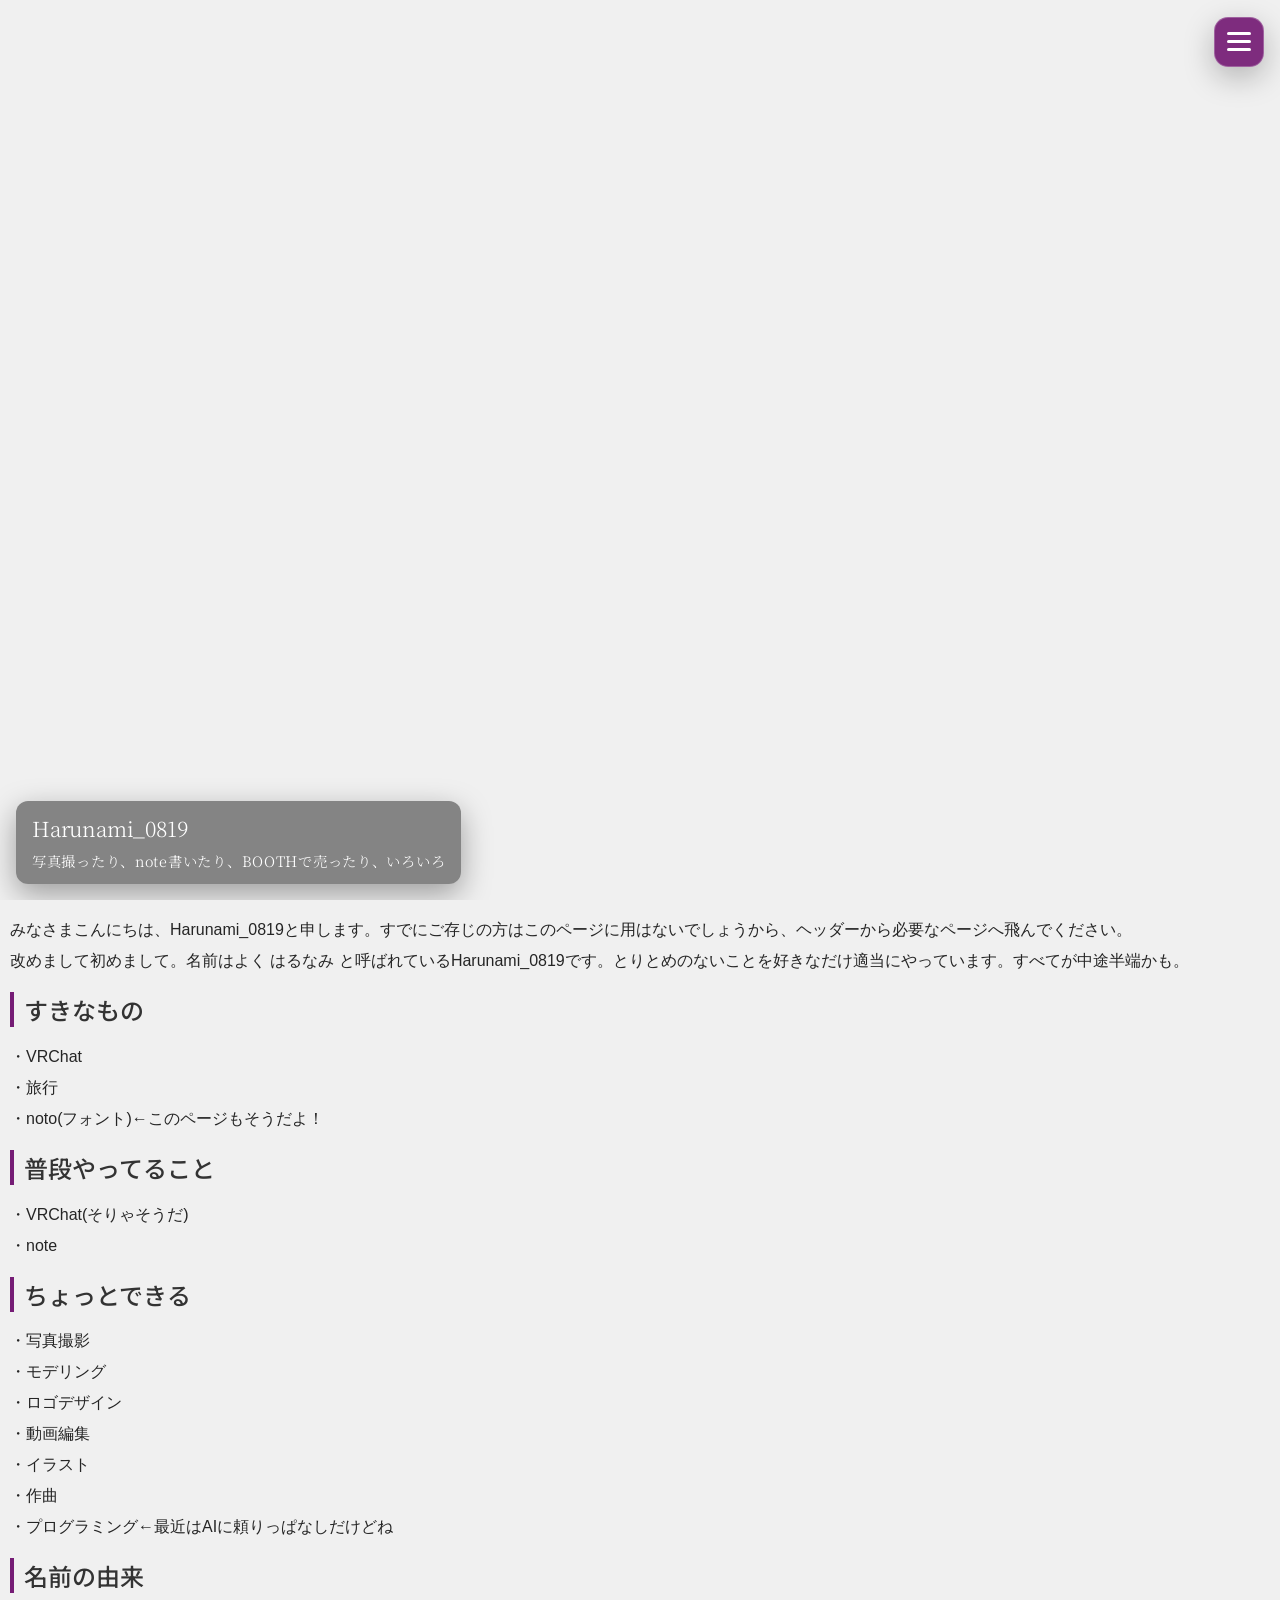
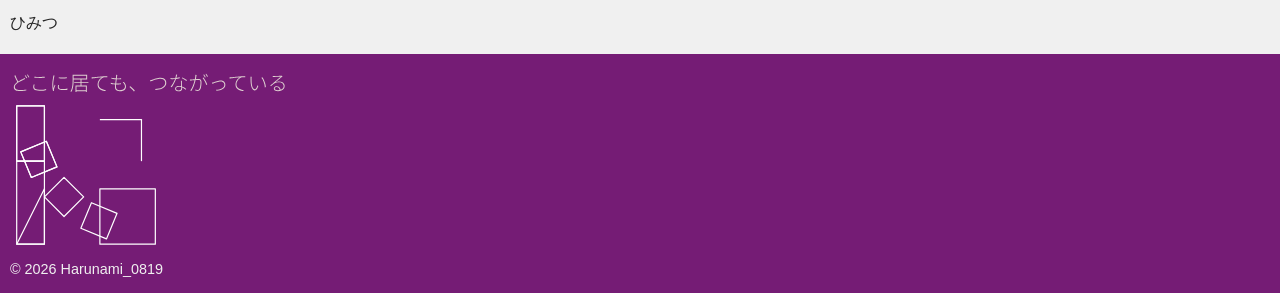
==== commit b4094a01: "Add files via upload" ====
--- a/index.html
+++ b/index.html
@@ -18,13 +18,22 @@
       写真撮ったり、note書いたり、BOOTHで売ったり、いろいろ
     </div>
   </section>
-  <nav>
-    <ul>
-      <li><a href="index.html" class="active">Top</a></li>
-      <li><a href="vrchat.html">VRChat</a></li>
-      <li><a href="achievements.html">Achievement</a></li>
-      <li><a href="contact.html">Contact</a></li>
-    </ul>
+  <nav class="site-nav">
+    <input type="checkbox" id="nav-toggle" class="nav-toggle-checkbox">
+    <label for="nav-toggle" class="nav-toggle" aria-label="メニューを表示">
+      <span></span>
+      <span></span>
+      <span></span>
+    </label>
+    <div class="nav-overlay">
+      <label for="nav-toggle" class="nav-close" aria-label="メニューを閉じる">×</label>
+      <ul>
+        <li><a href="index.html" class="active">Top</a></li>
+        <li><a href="vrchat.html">VRChat</a></li>
+        <li><a href="achievements.html">Achievement</a></li>
+        <li><a href="contact.html">Contact</a></li>
+      </ul>
+    </div>
   </nav>
   <main>
     <!-- <h1>Harunami_0819</h1> -->
@@ -46,6 +55,8 @@
     <p>・モデリング</p>
     <p>・ロゴデザイン</p>
     <p>・動画編集</p>
+    <p>・イラスト</p>
+    <p>・作曲</p>
     <p>・プログラミング←最近はAIに頼りっぱなしだけどね</p>
 
     <h2>名前の由来</h2>
@@ -86,4 +97,4 @@
     }, 5000);
   </script>
 </body>
-</html>
+</html>
--- a/Harunami_style.css
+++ b/Harunami_style.css
@@ -80,15 +80,6 @@
   font-size: 1.8rem;
 }
 
-nav li {
-  display: inline;
-  margin: 0 15px;
-}
-
-nav {
-  padding: 10px;
-}
-
 /* Desktop and up - smaller for larger screens */
 @media (min-width: 1024px) {
   .hero-text {
@@ -103,14 +94,6 @@
     font-size: 1.3rem;
     margin-bottom: 6px;
   }
-
-  nav li {
-    margin: 0 10px;
-  }
-
-  nav {
-    padding: 8px;
-  }
 }
 
 .img_normal {
@@ -146,42 +129,124 @@
   margin: 10px 0;
 }
 
-nav {
-  position: sticky;
-  top: 0;
-  /*width: 100%;*/
-  z-index: 1000;
+nav.site-nav {
+  position: fixed;
+  top: 16px;
+  right: 16px;
+  z-index: 10000;
   margin: 0;
   padding: 0;
+  background: transparent;
+}
+
+nav.site-nav .nav-toggle-checkbox {
+  display: none;
+}
+
+nav.site-nav .nav-toggle {
+  display: inline-flex;
+  flex-direction: column;
+  align-items: center;
+  justify-content: center;
+  width: 48px;
+  height: 48px;
+  border-radius: 14px;
+  background: rgba(117, 28, 117, 0.92);
+  border: 1px solid rgba(255, 255, 255, 0.25);
+  cursor: pointer;
+  box-shadow: 0 10px 30px rgba(0, 0, 0, 0.25);
+}
+
+nav.site-nav .nav-toggle span {
+  display: block;
+  width: 24px;
+  height: 3px;
+  background: #ffffff;
+  border-radius: 2px;
+  transition: transform 0.3s ease, opacity 0.3s ease;
+}
+
+nav.site-nav .nav-toggle span + span {
+  margin-top: 5px;
+}
+
+nav.site-nav .nav-overlay {
+  position: fixed;
+  inset: 0;
+  z-index: 10000;
+  display: grid;
+  place-items: center;
+  margin: 0;
+  padding: 0;
+  background: rgba(0, 0, 0, 0.96);
+  opacity: 0;
+  visibility: hidden;
+  transform: scale(0.98);
+  transition: opacity 0.25s ease, visibility 0.25s ease, transform 0.25s ease;
+}
+
+nav.site-nav .nav-overlay ul {
   list-style: none;
-  background-color: #751c75;
-  padding: 10px;
-  text-align: center;
-  margin-bottom: 0;
-}
-
-nav ul {
-  list-style: none;
   margin: 0;
   padding: 0;
-}
-
-nav li {
-  display: inline;
-  margin: 0 15px;
-}
-
-nav a {
+  display: flex;
+  flex-direction: column;
+  justify-content: center;
+  align-items: center;
+  gap: 24px;
+}
+
+nav.site-nav .nav-toggle-checkbox:checked + .nav-toggle + .nav-overlay {
+  opacity: 1;
+  visibility: visible;
+  transform: scale(1);
+}
+
+nav.site-nav .nav-close {
+  position: absolute;
+  top: 24px;
+  right: 24px;
+  width: 44px;
+  height: 44px;
+  display: inline-flex;
+  align-items: center;
+  justify-content: center;
+  border-radius: 50%;
+  background: rgba(255, 255, 255, 0.12);
+  border: 1px solid rgba(255, 255, 255, 0.24);
   color: #ffffff;
+  font-size: 1.6rem;
+  cursor: pointer;
+  z-index: 10001;
+}
+
+nav.site-nav .nav-overlay li {
+  margin: 0;
+}
+
+nav.site-nav .nav-overlay a {
+  color: #ffffff;
+  text-decoration: none;
+  font-size: 2rem;
+  font-weight: 500;
+  padding: 12px 16px;
+}
+
+nav.site-nav .nav-overlay a:hover,
+nav.site-nav .nav-overlay .active {
   text-decoration: underline;
 }
 
-nav a:hover {
-  text-decoration: underline;
-}
-
-nav .active {
-  font-weight: bold;
+nav.site-nav .nav-toggle-checkbox:checked + .nav-toggle span:nth-child(1) {
+  transform: translateY(8px) rotate(45deg);
+}
+
+nav.site-nav .nav-toggle-checkbox:checked + .nav-toggle span:nth-child(2) {
+  opacity: 0;
+}
+
+nav.site-nav .nav-toggle-checkbox:checked + .nav-toggle span:nth-child(3) {
+  transform: translateY(-8px) rotate(-45deg);
 }
 
 footer {
@@ -367,4 +432,10 @@
   height: 50px;
   max-width: 100%;
   object-fit: contain;
+}
+
+.mail-icon {
+  height: 50px;
+  width: auto;
+  display: block;
 }
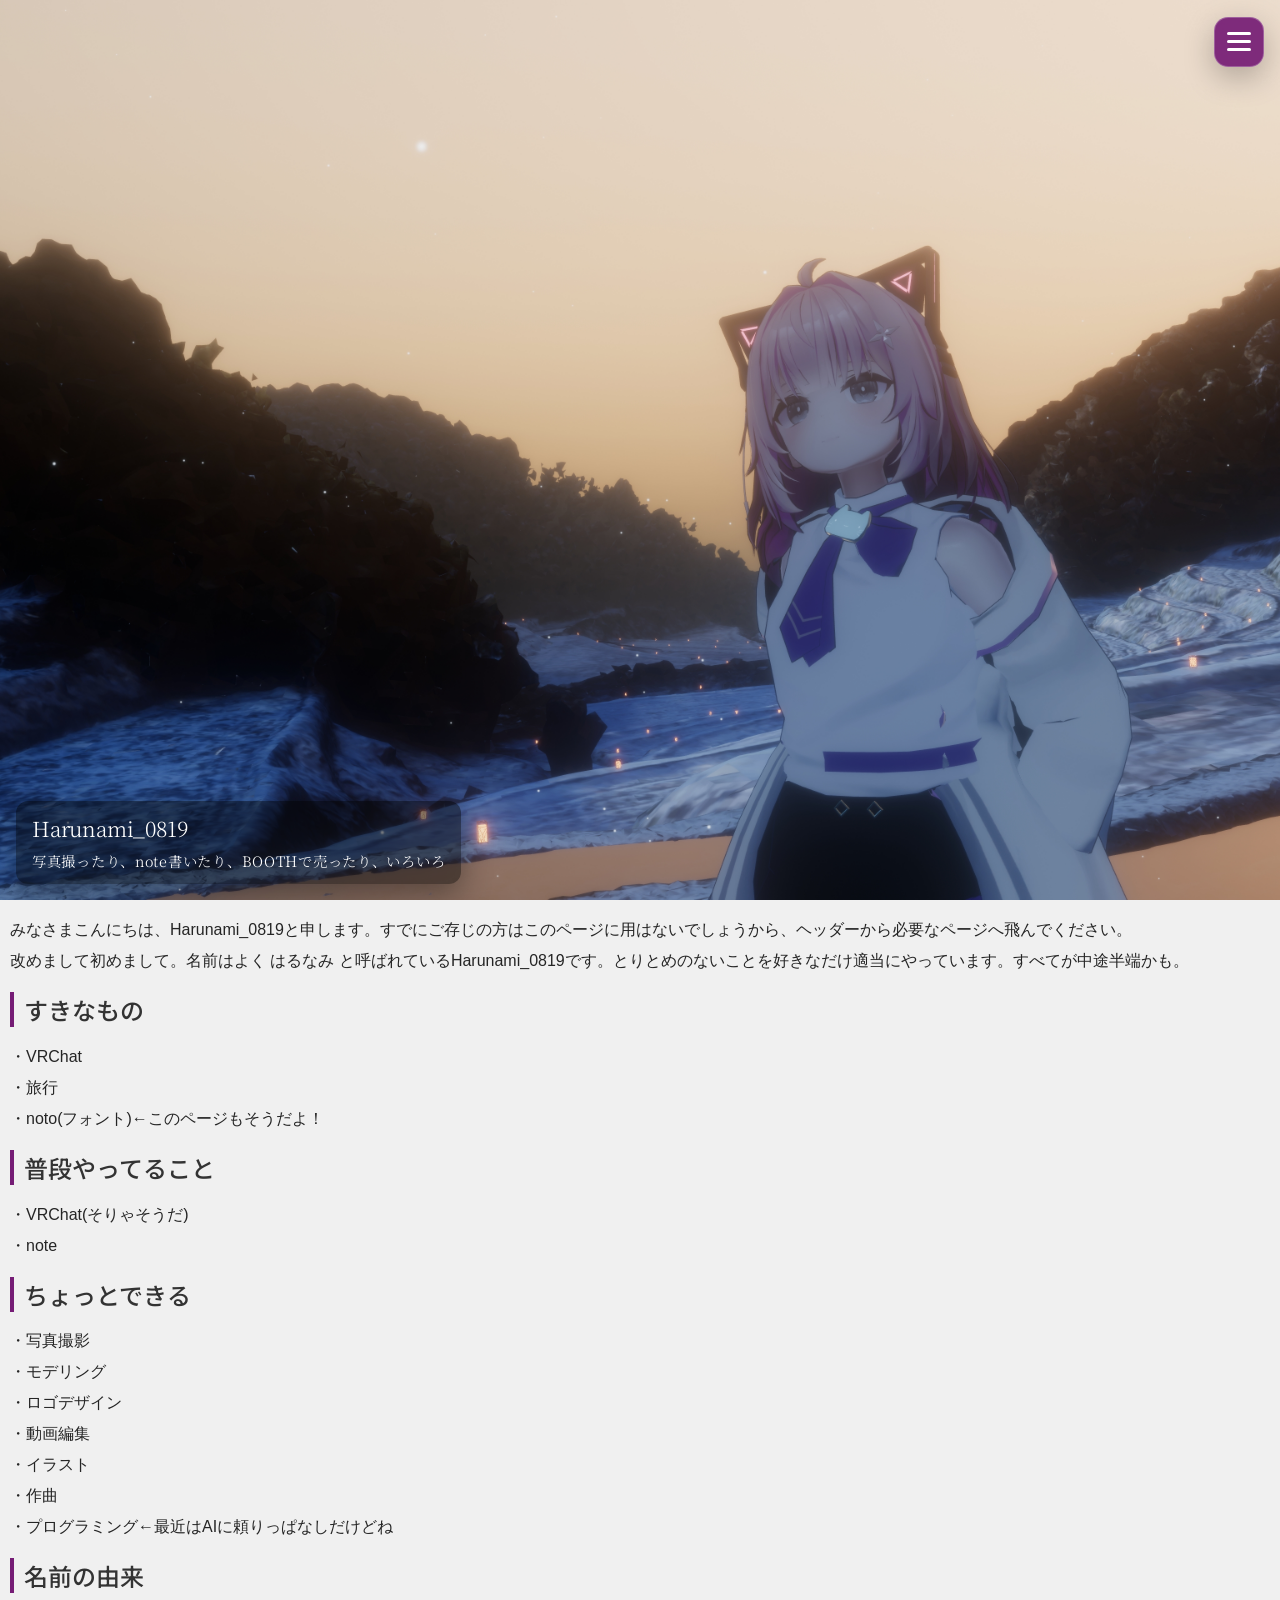
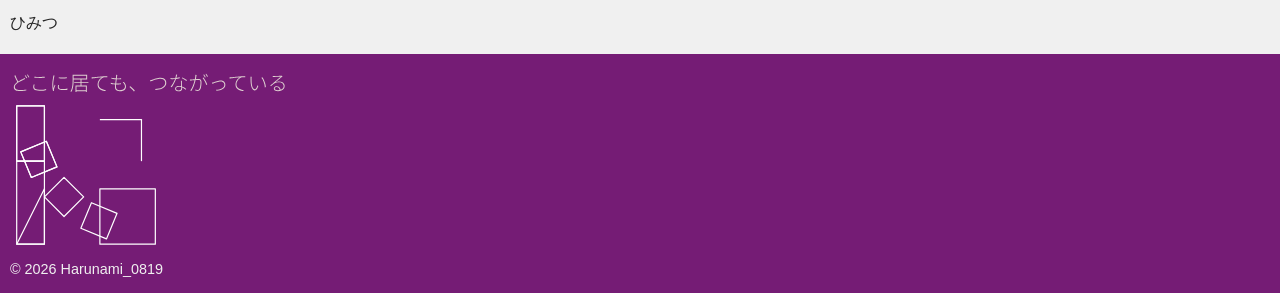
==== commit 9a983239: "Add theme color meta tag to index.html Added theme color meta tag to the head section." ====
--- a/index.html
+++ b/index.html
@@ -1,6 +1,7 @@
 <!DOCTYPE html>
 <html lang="ja">
 <head>
+  <meta name="theme-color" content="#751c75">
   <link rel="icon" type="image/png" sizes="16x16" href="favicon-16.png">
   <link rel="icon" type="image/png" sizes="32x32" href="favicon-32.png">
   <link rel="apple-touch-icon" sizes="180x180" href="apple-touch-icon.png">
@@ -97,4 +98,4 @@
     }, 5000);
   </script>
 </body>
-</html>+</html>
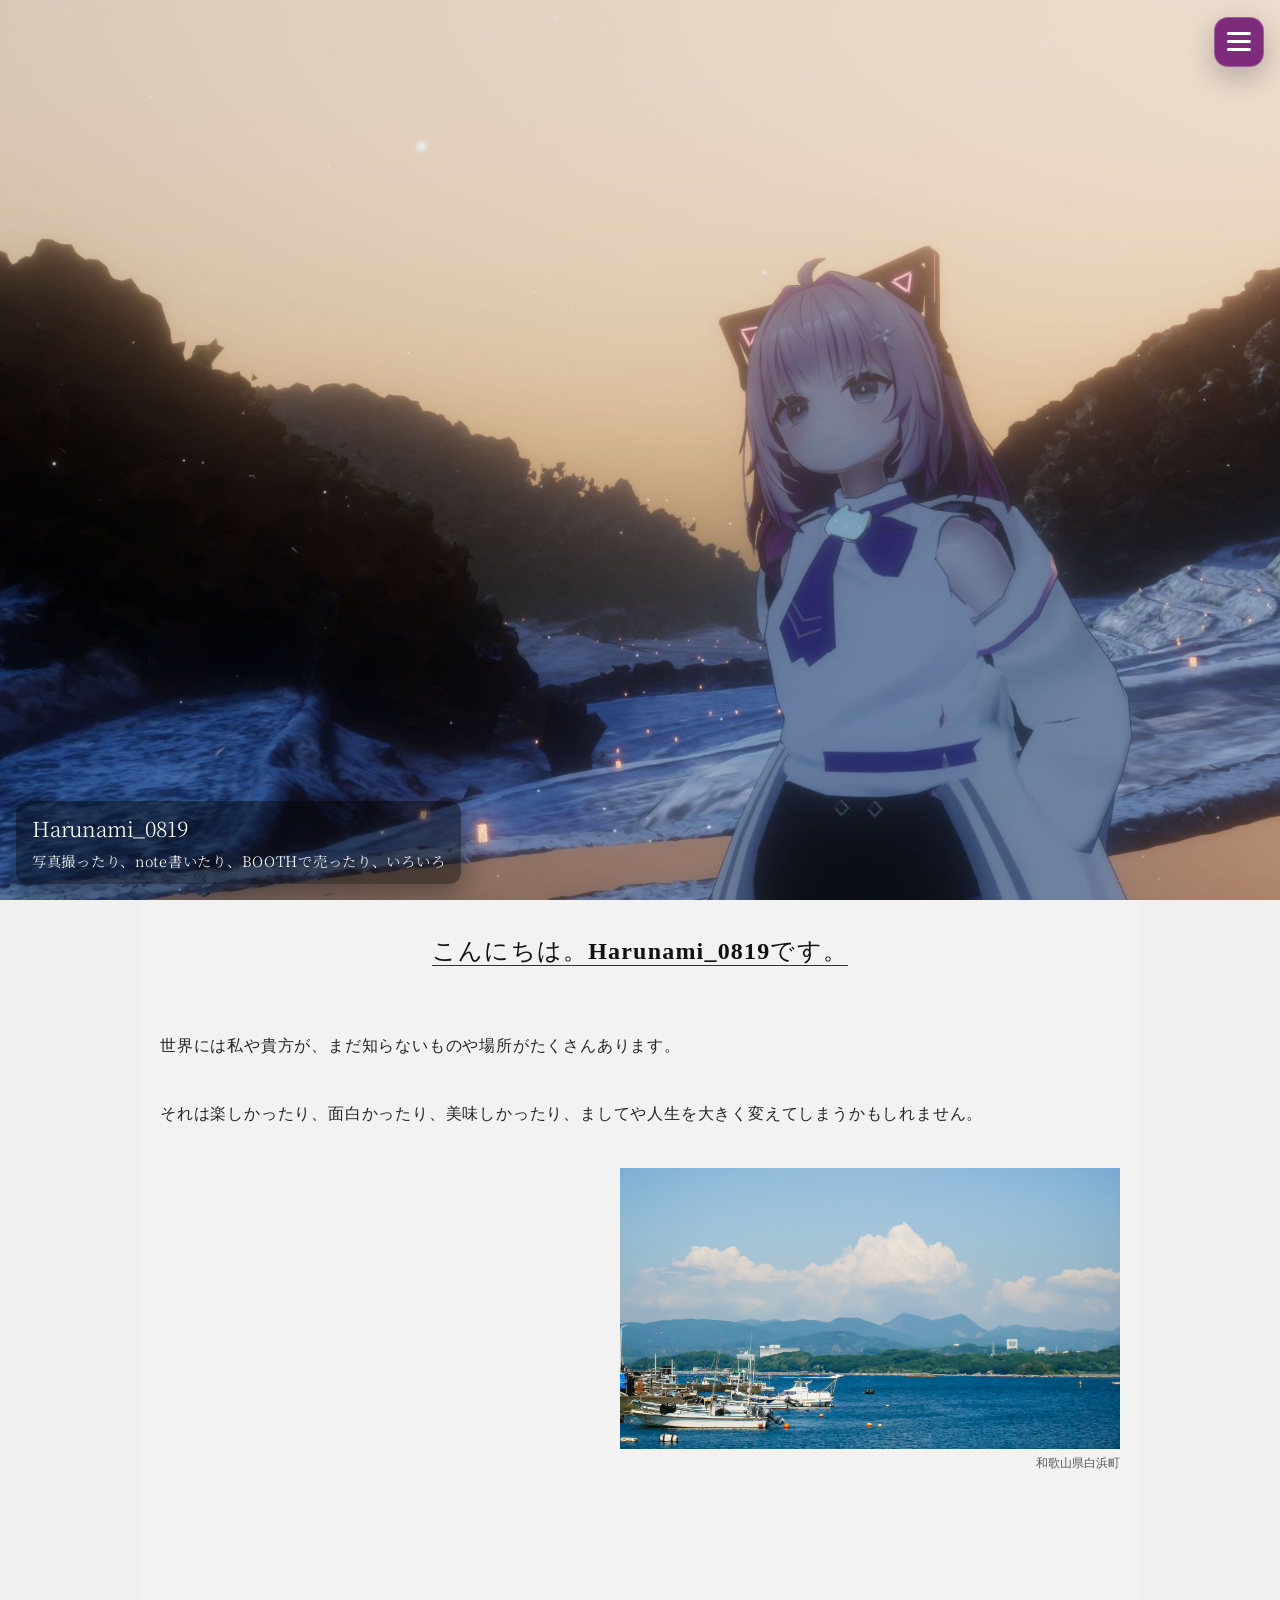
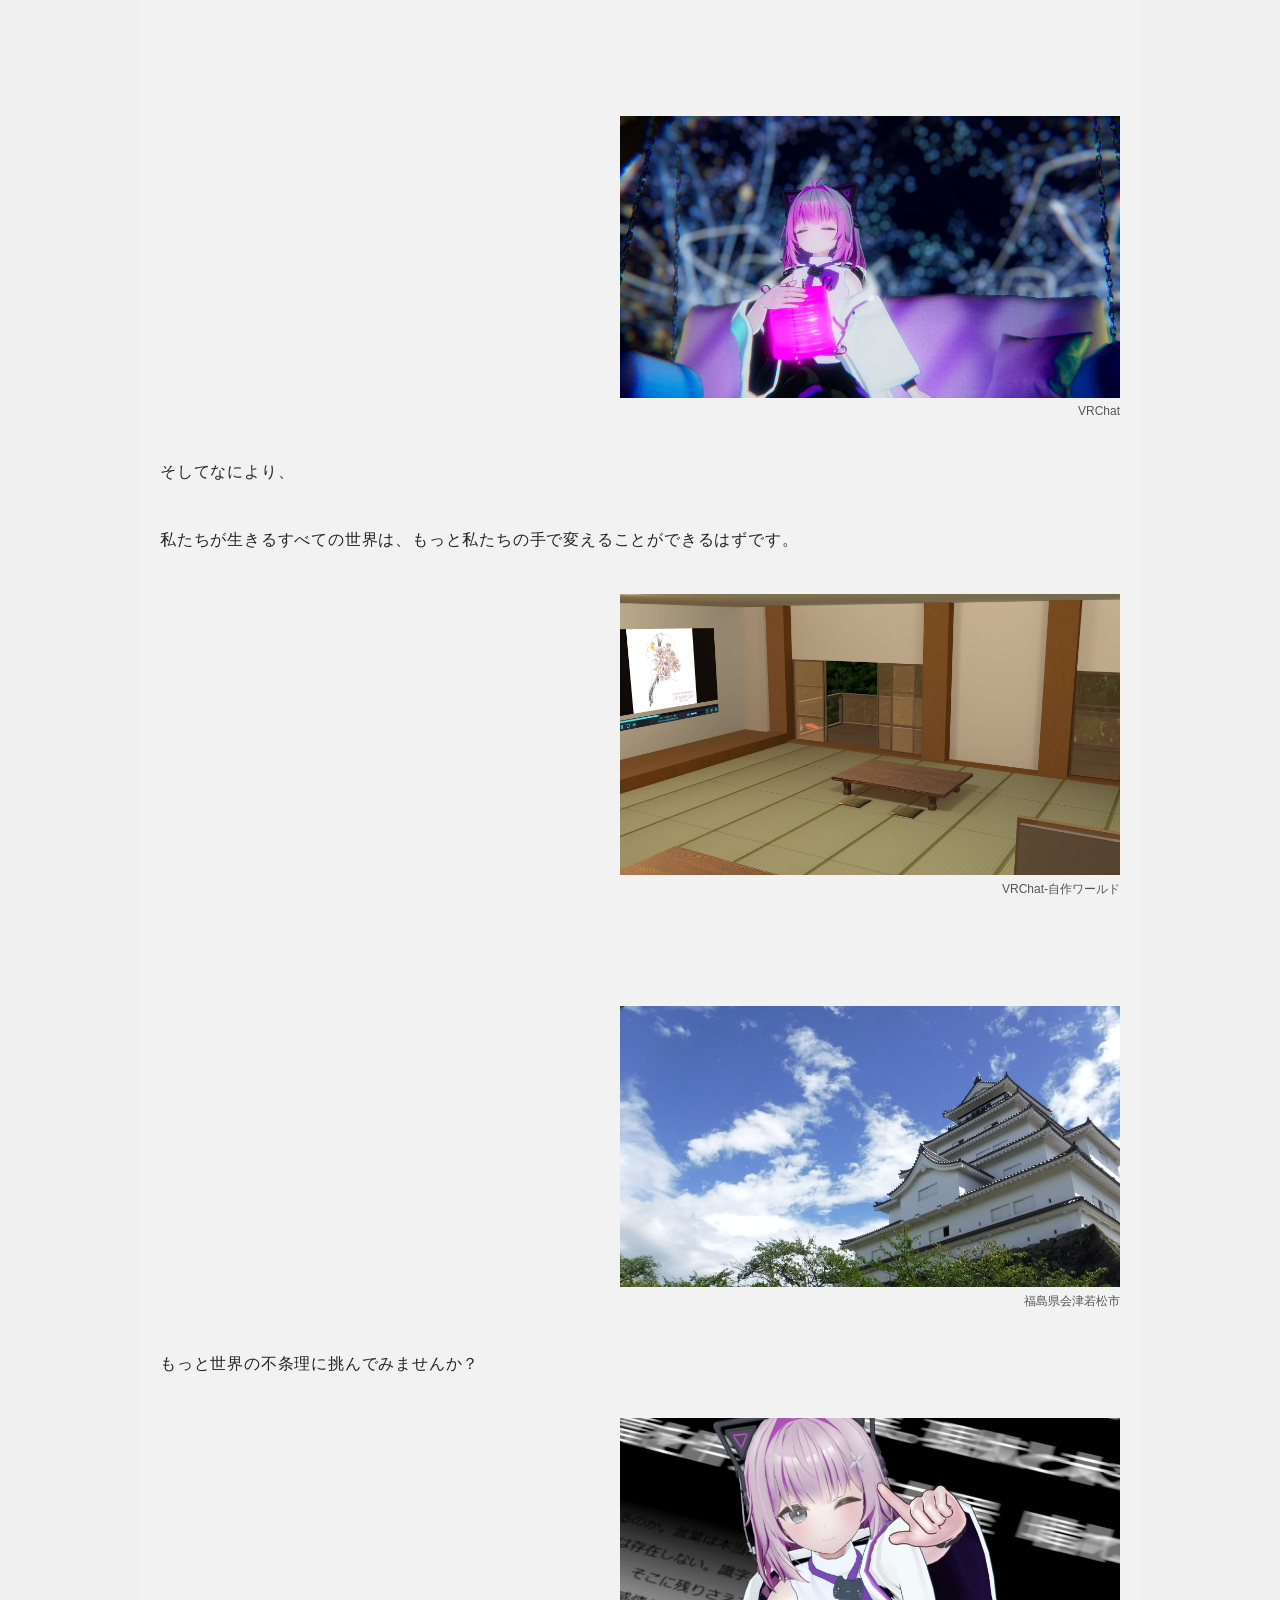
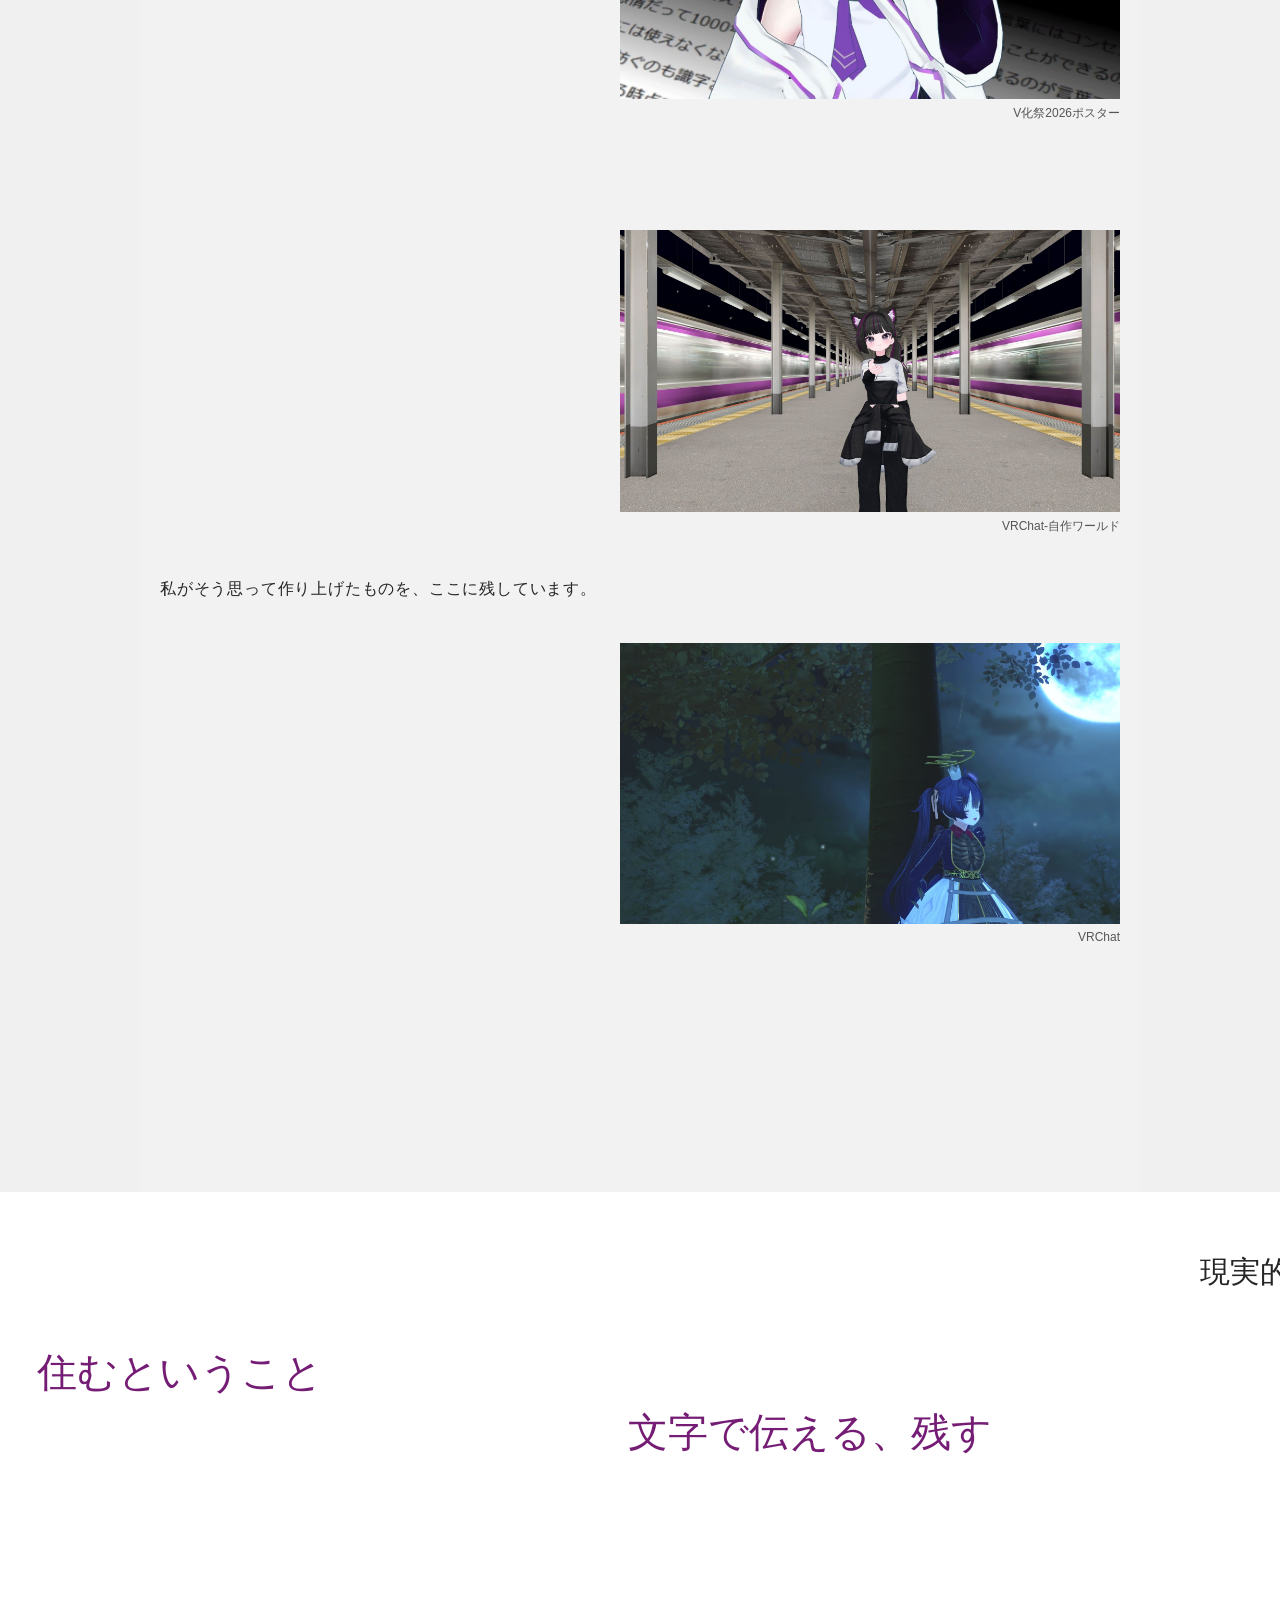
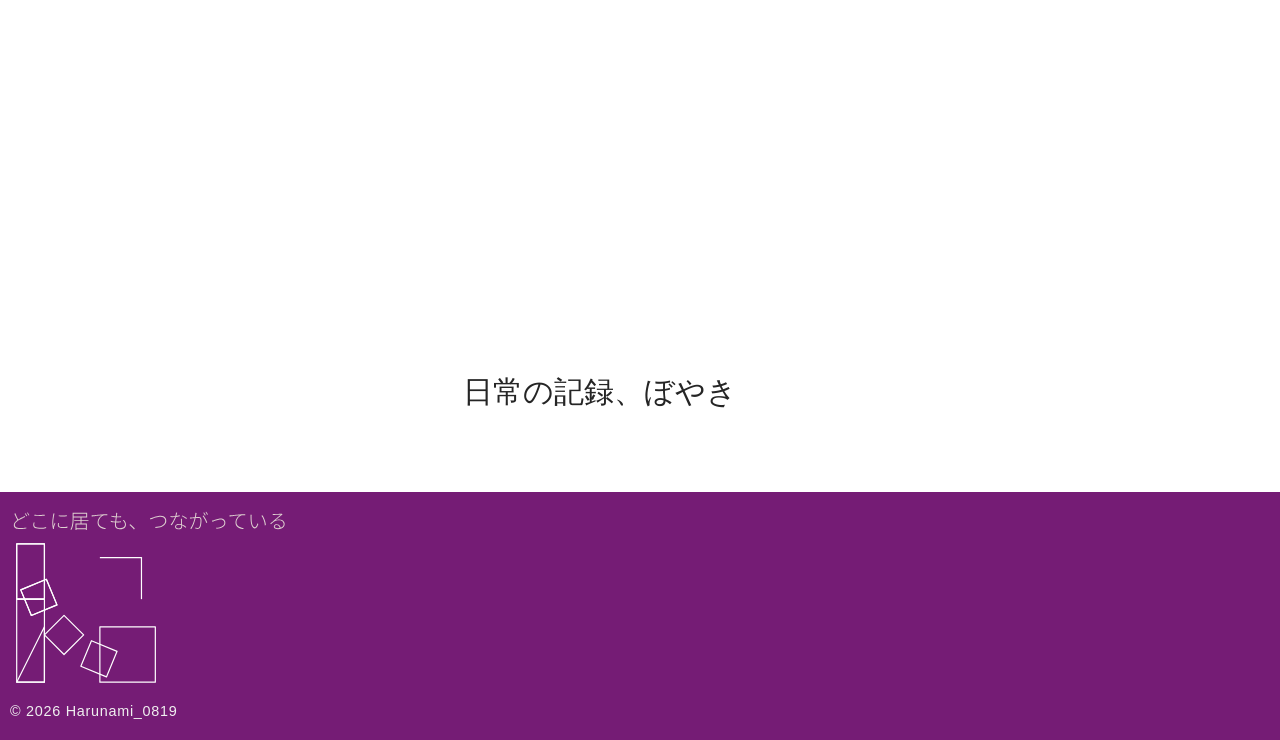
==== commit d38f9a68: "Add files via upload" ====
--- a/index.html
+++ b/index.html
@@ -1,19 +1,18 @@
 <!DOCTYPE html>
 <html lang="ja">
 <head>
-  <meta name="theme-color" content="#751c75">
-  <link rel="icon" type="image/png" sizes="16x16" href="favicon-16.png">
-  <link rel="icon" type="image/png" sizes="32x32" href="favicon-32.png">
-  <link rel="apple-touch-icon" sizes="180x180" href="apple-touch-icon.png">
-  <link rel="icon" type="image/png" sizes="512x512" href="icon-512.png">
+  <link rel="icon" type="image/png" sizes="16x16" href="images/favicon-16.png">
+  <link rel="icon" type="image/png" sizes="32x32" href="images/favicon-32.png">
+  <link rel="apple-touch-icon" sizes="180x180" href="images/apple-touch-icon.png">
+  <link rel="icon" type="image/png" sizes="512x512" href="images/icon-512.png">
   <meta charset="UTF-8">
   <meta name="viewport" content="width=device-width, initial-scale=1.0">
-  <title>Harunami_0819 トップ</title>
+  <title>Harunami_0819</title>
   <link rel="stylesheet" href="Harunami_style.css">
 </head>
 <body>
   <section class="hero">
-    <img src="VRChat_2026-02-17_23-51-20.930_3840x2160.jpg" alt="Harunami_0819" class="hero-image">
+    <img src="images/VRChat_2026-02-17_23-51-20.930_3840x2160.jpg" alt="Harunami_0819" class="hero-image">
     <div class="hero-text">
       <strong>Harunami_0819</strong>
       写真撮ったり、note書いたり、BOOTHで売ったり、いろいろ
@@ -30,23 +29,19 @@
       <label for="nav-toggle" class="nav-close" aria-label="メニューを閉じる">×</label>
       <ul>
         <li><a href="index.html" class="active">Top</a></li>
+        <li><a href="profile.html">Profile</a></li>
         <li><a href="vrchat.html">VRChat</a></li>
         <li><a href="achievements.html">Achievement</a></li>
         <li><a href="contact.html">Contact</a></li>
       </ul>
     </div>
   </nav>
-  <main>
-    <!-- <h1>Harunami_0819</h1> -->
+  <main><!--
+     <h1>Harunami_0819</h1> -->
     <!--<center><p>写真撮ったり、note書いたり、BOOTHで売ったり、いろいろ</p></center><hr>
-    --><p>みなさまこんにちは、Harunami_0819と申します。すでにご存じの方はこのページに用はないでしょうから、ヘッダーから必要なページへ飛んでください。</p>
+    <p>みなさまこんにちは、Harunami_0819と申します。すでにご存じの方はこのページに用はないでしょうから、ヘッダーから必要なページへ飛んでください。</p>
     <p>改めまして初めまして。名前はよく はるなみ と呼ばれているHarunami_0819です。とりとめのないことを好きなだけ適当にやっています。すべてが中途半端かも。</p>
     
-    <h2>すきなもの</h2>
-    <p>・VRChat</p>
-    <p>・旅行</p>
-    <p>・noto(フォント)←このページもそうだよ！</p>
-
     <h2>普段やってること</h2>
     <p>・VRChat(そりゃそうだ)</p>
     <p>・note</p>
@@ -57,20 +52,120 @@
     <p>・ロゴデザイン</p>
     <p>・動画編集</p>
     <p>・イラスト</p>
-    <p>・作曲</p>
     <p>・プログラミング←最近はAIに頼りっぱなしだけどね</p>
 
     <h2>名前の由来</h2>
     <p>ひみつ</p>
-  </main>
+
+こんなところを読むなんて物好きだねぇ。ここには昔の情報が乗ってるだけで、あてにしちゃいかんよ？
+-->
+  
+  <h4 class="top4" data-delay="100">こんにちは。Harunami_0819です。</h4>
+  
+  <div class="fade-in-left"><p class="top">世界には私や貴方が、まだ知らないものや場所がたくさんあります。</p>
+  
+  <p class="top">それは楽しかったり、面白かったり、美味しかったり、ましてや人生を大きく変えてしまうかもしれません。</p></div>
+  
+  <div class="fade-in-right">
+    <figure class="img--top-figure">
+      <img class="img img--top" src="images\P1120418.jpg" alt="">
+      <figcaption>和歌山県白浜町</figcaption>
+    </figure>
+  </div>
+
+  <div class="fade-in-left"><p class="top">それを知らないでいるのはとてももったいない！</p>
+  
+  <p class="top">私たちが生きるすべての世界は、もっとワクワクしているはずです。</p>
+  
+  <p class="top">私たちが生きるすべての世界は、もっと輝いているはずです。</p></div>
+  
+  <div class="fade-in-right">
+    <figure class="img--top-figure">
+      <img class="img img--top" src="images\VRChat_2026-01-27_23-22-56.280_3840x2160.jpg" alt="">
+      <figcaption>VRChat</figcaption>
+    </figure>
+  </div>
+
+  <div class="fade-in-left"><p class="top">そしてなにより、</p>
+  
+  <p class="top">私たちが生きるすべての世界は、もっと私たちの手で変えることができるはずです。</p></div>
+  
+  <div class="fade-in-right">
+    <figure class="img--top-figure">
+      <img class="img img--top" src="images\VRChat_2025-10-06_18-53-52.642_3840x2160.jpg" alt="">
+      <figcaption>VRChat-自作ワールド</figcaption>
+    </figure>
+  </div>
+
+  <div class="fade-in-left"><p class="top">もっと心が動くことをしてみませんか？</p></div>
+  
+  <div class="fade-in-right">
+    <figure class="img--top-figure">
+      <img class="img img--top" src="images\DSCF3013.jpg" alt="">
+      <figcaption>福島県会津若松市</figcaption>
+    </figure>
+  </div>
+
+  <div class="fade-in-left"><p class="top">もっと世界の不条理に挑んでみませんか？</p></div>
+  
+  <div class="fade-in-right">
+    <figure class="img--top-figure">
+      <img class="img img--top" src="images\poster202603.jpg" alt="">
+      <figcaption>V化祭2026ポスター</figcaption>
+    </figure>
+  </div>
+
+  <div class="fade-in-left"><p class="top">もっと自分というものを追い求めてみませんか？</p></div>
+  
+  <div class="fade-in-right">
+    <figure class="img--top-figure">
+      <img class="img img--top" src="images\VRChat_2026-01-15_22-33-48.664_3840x2160.jpg" alt="">
+      <figcaption>VRChat-自作ワールド</figcaption>
+    </figure>
+  </div>
+
+  <div class="fade-in-left"><p class="top">私がそう思って作り上げたものを、ここに残しています。</p></div>
+
+  <div class="fade-in-right">
+    <figure class="img--top-figure">
+      <img class="img img--top" src="images\VRChat_2026-01-26_21-58-33.883_3840x2160.jpg" alt="">
+      <figcaption>VRChat</figcaption>
+    </figure>
+  </div>
+
+  <span class="section-gap"></span>
+  <div class="fade-in-left">
+    <h4 class="top4" data-delay="500">まだ見ぬ世界へ、いってらっしゃい。</h4>
+    <center><p class="top">ドラッグして世界を探索してみてね</p></center>
+  </div>
+
+<script src="javascript/fade.js"></script>
+
+</main>
+
+    <div id="map">
+      <!--<div id="map-hint">
+        ドラッグして新たな世界を
+      </div>-->
+      <div id="world">
+
+        <svg id="connections"></svg>
+
+        <div id="keywords"></div>
+
+        </div>
+    </div>
+    
+    <script src="javascript/Topmap.js"></script>
 
   <footer>
     <div class="footer-content">
+      
       <a href="copy.html" class="footer-copy-link">
-        <img class="footer-copy" src="copy.svg" alt="copy">
+        <img class="footer-copy" src="images/copy.svg" alt="copy">
       </a><br>
       <a href="index.html" class="footer-logo-link">
-        <img class="footer-logo" src="white logo.svg" alt="Harunami_0819 Logo">
+        <img class="footer-logo" src="images/white logo.svg" alt="Harunami_0819 Logo">
       </a>
       <p class="copyright">© 2026 Harunami_0819</p>
     </div>
@@ -78,10 +173,10 @@
 
   <script>
     const heroImages = [
-      'VRChat_2026-02-17_23-51-20.930_3840x2160.jpg',
-      'VRChat_2026-03-21_02-52-17.172_3840x2160.jpg',
-      'VRChat_2026-03-08_23-12-04.899_3840x2160.jpg',
-      'VRChat_2025-07-26_23-16-27.078_3840x2160.jpg'
+      'images/VRChat_2026-02-17_23-51-20.930_3840x2160.jpg',
+      'images/VRChat_2026-03-21_02-52-17.172_3840x2160.jpg',
+      'images/VRChat_2026-03-08_23-12-04.899_3840x2160.jpg',
+      'images/VRChat_2025-07-26_23-16-27.078_3840x2160.jpg'
     ];
     const heroImg = document.querySelector('.hero-image');
     let heroIndex = 0;
@@ -98,4 +193,4 @@
     }, 5000);
   </script>
 </body>
-</html>
+</html>
--- a/Harunami_style.css
+++ b/Harunami_style.css
@@ -1,4 +1,11 @@
-@import url('https://fonts.googleapis.com/css2?family=Noto+Sans+JP:wght@300;400;500&family=Noto+Serif+JP:wght@300&display=swap');
+@import url('https://fonts.googleapis.com/css2?family=Noto+Sans+JP&family=Noto+Serif+JP&display=swap');
+@import url('https://fonts.googleapis.com/css2?family=Asset&display=swap');
+
+@font-face {
+    font-family: "Noto Sans JP";
+    src: url("NotoSansJP-Variable.woff2") format("woff2");
+    font-weight: 100 900;
+}
 
 body {
   font-family: 'Noto Sans JP', sans-serif;
@@ -13,7 +20,13 @@
 
 main {
   flex: 1;
-  padding: 10px;
+  width: min(100%, 1000px);
+  max-width: 1000px;
+  margin: 0 auto;
+  padding: 10px 20px;
+  box-sizing: border-box;
+  background-color: #f2f2f2;
+  overflow-x: clip;
 }
 
 .hero {
@@ -96,16 +109,52 @@
   }
 }
 
-.img_normal {
-  max-width: min(100%, 800px);
-  height: auto;
+:root {
+  --h1-text-color: #111;
+  --h1-bg-start: #282828;
+  --h1-bg-mid: #b2b2b2;
+  --h1-bg-end: #e8e8e8;
+  --h1-bg-fallback: #f0f0f0;
 }
 
 h1 {
-  color: #333;
+  position: relative;
+  isolation: isolate;
+  display: block;
+  color: var(--h1-text-color);
+  text-align: center;
+  font-family: 'Asset', sans-serif;
+  font-weight: 500;
+  margin-top: 0;
+  padding: 100px 12px;
+  max-width: 100%;
+  overflow-wrap: anywhere;
+  word-break: break-word;
+}
+
+h1::before {
+  content: '';
+  position: absolute;
+  inset: 0;
+  z-index: -1;
+  background-image: linear-gradient(
+    var(--h1-bg-start),
+    var(--h1-bg-mid) 30%,
+    var(--h1-bg-end) 70%,
+    var(--h1-bg-fallback)
+  );
+}
+
+h1 + .page-subtitle {
+  margin: -8px 0 24px;
+  padding: 0 20px 0;
   text-align: center;
   font-family: 'Noto Sans JP', sans-serif;
-  font-weight: 500;
+  font-size: 0.95rem;
+  font-weight: 400;
+  line-height: 1.7;
+  color: #555;
+  letter-spacing: 0.02em;
 }
 
 h2 {
@@ -114,19 +163,96 @@
   font-weight: 500;
   border-left: 4px solid #751c75;
   padding-left: 10px;
+  
 }
 
 h3 {
   color: #333;
-  font-family: 'Noto Sans JP medium', sans-serif;
+  font-family: 'Noto Sans JP', sans-serif;
   font-weight: 500;
-  margin: 0;
+  font-size: 1.5rem;
+  margin: 0;
+  text-align: center;
+  margin: 50px 0px; 
+  text-decoration: underline;
+  text-decoration-color: #353535;
+  text-decoration-thickness: 2.2px;
+  
+}
+
+h4 {
+  color: #111;
+  font-family: 'Noto Sans JP';
+  font-optical-sizing: auto;
+  font-weight: 575;
+  font-style: normal;
+  font-size: 1.25rem;
+  letter-spacing: 0.05em;
+  margin: 0;
+  text-align: center;
+  margin: 25px 0px;
+}
+
+.top4 {
+  font-family: 'Noto Serif JP SemiBold', serif;
+  font-size: 1.5rem;
+  display: inline-block;
+  text-decoration: none;
+  position: relative;
+  left: 50%;
+  transform: translateX(-50%);
+}
+
+/* 下線 */
+.top4::after {
+  color: #333;
+  content: "";
+  position: absolute;
+  left: 0;
+  bottom: 1px;
+  width: 100%;
+  height: 1px;
+  background: currentColor;
+
+  transform: scaleX(0);
+  transform-origin: left;
+  transition: transform 0.8s ease;
+}
+
+.top4.is-visible::after {
+  transform: scaleX(1);
 }
 
 p {
   color: #252525;
   font-family: 'Noto Sans JP medium', sans-serif;
-  margin: 10px 0;
+  margin: 15px 0;
+  letter-spacing: 0.05em;
+  line-height: 1.75;
+}
+
+.top {
+  color: #252525;
+  font-family: 'Noto Serif JP SemiBold', serif;
+  margin: 40px 0;
+}
+
+li {
+  color: #252525;
+  font-family: 'Noto Sans JP medium', sans-serif;
+  margin: 5px 0;
+  letter-spacing: 0.05em;
+  line-height: 1.75;
+}
+
+a {
+  text-decoration: none;
+  color: #c54ac5;
+}
+
+.section-gap {
+  display: block;
+  height: 3em;
 }
 
 nav.site-nav {
@@ -227,9 +353,16 @@
 nav.site-nav .nav-overlay a {
   color: #ffffff;
   text-decoration: none;
-  font-size: 2rem;
+  font-family: 'Asset', 'Noto Sans JP', sans-serif;
+  font-size: clamp(1rem, 4.2vw, 2rem);
   font-weight: 500;
   padding: 12px 16px;
+  display: inline-block;
+  max-width: min(90vw, 100%);
+  line-height: clamp(1.1, 1.2 + 0.01 * (100vw - 320px) / 100, 1.35);
+  overflow-wrap: anywhere;
+  word-break: break-word;
+  white-space: normal;
 }
 
 nav.site-nav .nav-overlay a:hover,
@@ -313,7 +446,35 @@
 }
 
 /* =========================
-   グリッドレイアウト
+   トップ画面フェード
+========================= */
+
+/* 共通 */
+.fade-in-left,
+.fade-in-right {
+    opacity: 0;
+    transition: opacity 0.8s ease, transform 0.8s ease;
+}
+
+/* 左から */
+.fade-in-left {
+    transform: translateX(-50px);
+}
+
+/* 右から */
+.fade-in-right {
+    transform: translateX(50px);
+}
+
+/* 表示されたとき */
+.fade-in-left.show,
+.fade-in-right.show {
+    opacity: 1;
+    transform: translateX(0);
+}
+
+/* =========================
+   マップ用
 ========================= */
 
 .container {
@@ -338,6 +499,11 @@
   margin: 10px auto;
   justify-content: center;
 }
+
+.container .a {
+  text-decoration: none;
+  color: #333;
+}
 /* カード */
 
 .box {
@@ -403,6 +569,14 @@
   overflow: hidden;
 }
 
+.img--normal {
+  max-width: min(100%, 800px);
+  text-align: center;
+  display: block;
+  margin-inline: auto;
+  height: auto;
+}
+
 .img img {
   width: 100%;
   height: 100%;
@@ -415,6 +589,39 @@
   max-width: 300px;
 }
 
+.img--VRChat {
+  width: 100%;
+  height: auto;
+}
+
+.img--top {
+  width: min(50vw, 500px, 100%);
+  height: auto;
+  display: block;
+  margin-left: auto;
+}
+
+.img--top-figure {
+  width: min(50vw, 500px, 100%);
+  margin: 0 0 0 auto;
+}
+
+.img--top-figure figcaption {
+  margin-top: 6px;
+  color: #555;
+  font-size: 0.75rem;
+  font-family: 'Noto Sans JP medium', sans-serif;
+  text-align: right;
+}
+
+@media (max-width: 650px) {
+  .img--top,
+  .img--top-figure {
+    width: min(75vw, 100%);
+  }
+}
+
+
 /* =========================
    テキスト
 ========================= */
@@ -438,4 +645,100 @@
   height: 50px;
   width: auto;
   display: block;
+}
+
+#map {
+    position: relative;
+    touch-action: none;
+    width: 100%;
+    height: 100vh;
+    cursor: grab;
+    overflow: hidden;
+}
+
+#map-hint {
+    position: absolute;
+
+    top: 50%;
+    left: 50%;
+    transform: translate(-50%, -50%);
+
+    z-index: 100;
+
+    font-size: 30px;
+    color: #000000;
+
+    pointer-events: none;
+
+    transition: opacity 0.6s ease;
+}
+
+#map-hint.hidden {
+    opacity: 0;
+}
+
+#world {
+    position: absolute;
+
+    width: 2000px;
+    height: 1500px;
+
+    left: 0;
+    top: 0;
+
+    background: white;
+}
+
+#connections {
+    position: absolute;
+
+    width: 3000px;
+    height: 2000px;
+
+    left: 0;
+    top: 0;
+}
+
+#keywords {
+    position: absolute;
+
+    width: 3000px;
+    height: 2000px;
+
+    left: 0;
+    top: 0;
+}
+
+.keyword {
+    position: absolute;
+
+    transform: translate(-50%, -50%);
+
+    cursor: pointer;
+
+    white-space: nowrap;
+
+    user-select: none;
+    -webkit-user-select: none;
+}
+
+.keyword:hover {
+    transform: translate(-50%, -50%) scale(1.1);
+}
+
+/* 通常時の線 */
+.connection {
+    fill: none;
+    stroke: #888;
+    stroke-width: 1;
+
+    opacity: 0;
+
+    transition:
+        opacity 0.3s;
+}
+
+/* 線が表示された状態 */
+.connection.active {
+    opacity: 1;
 }
